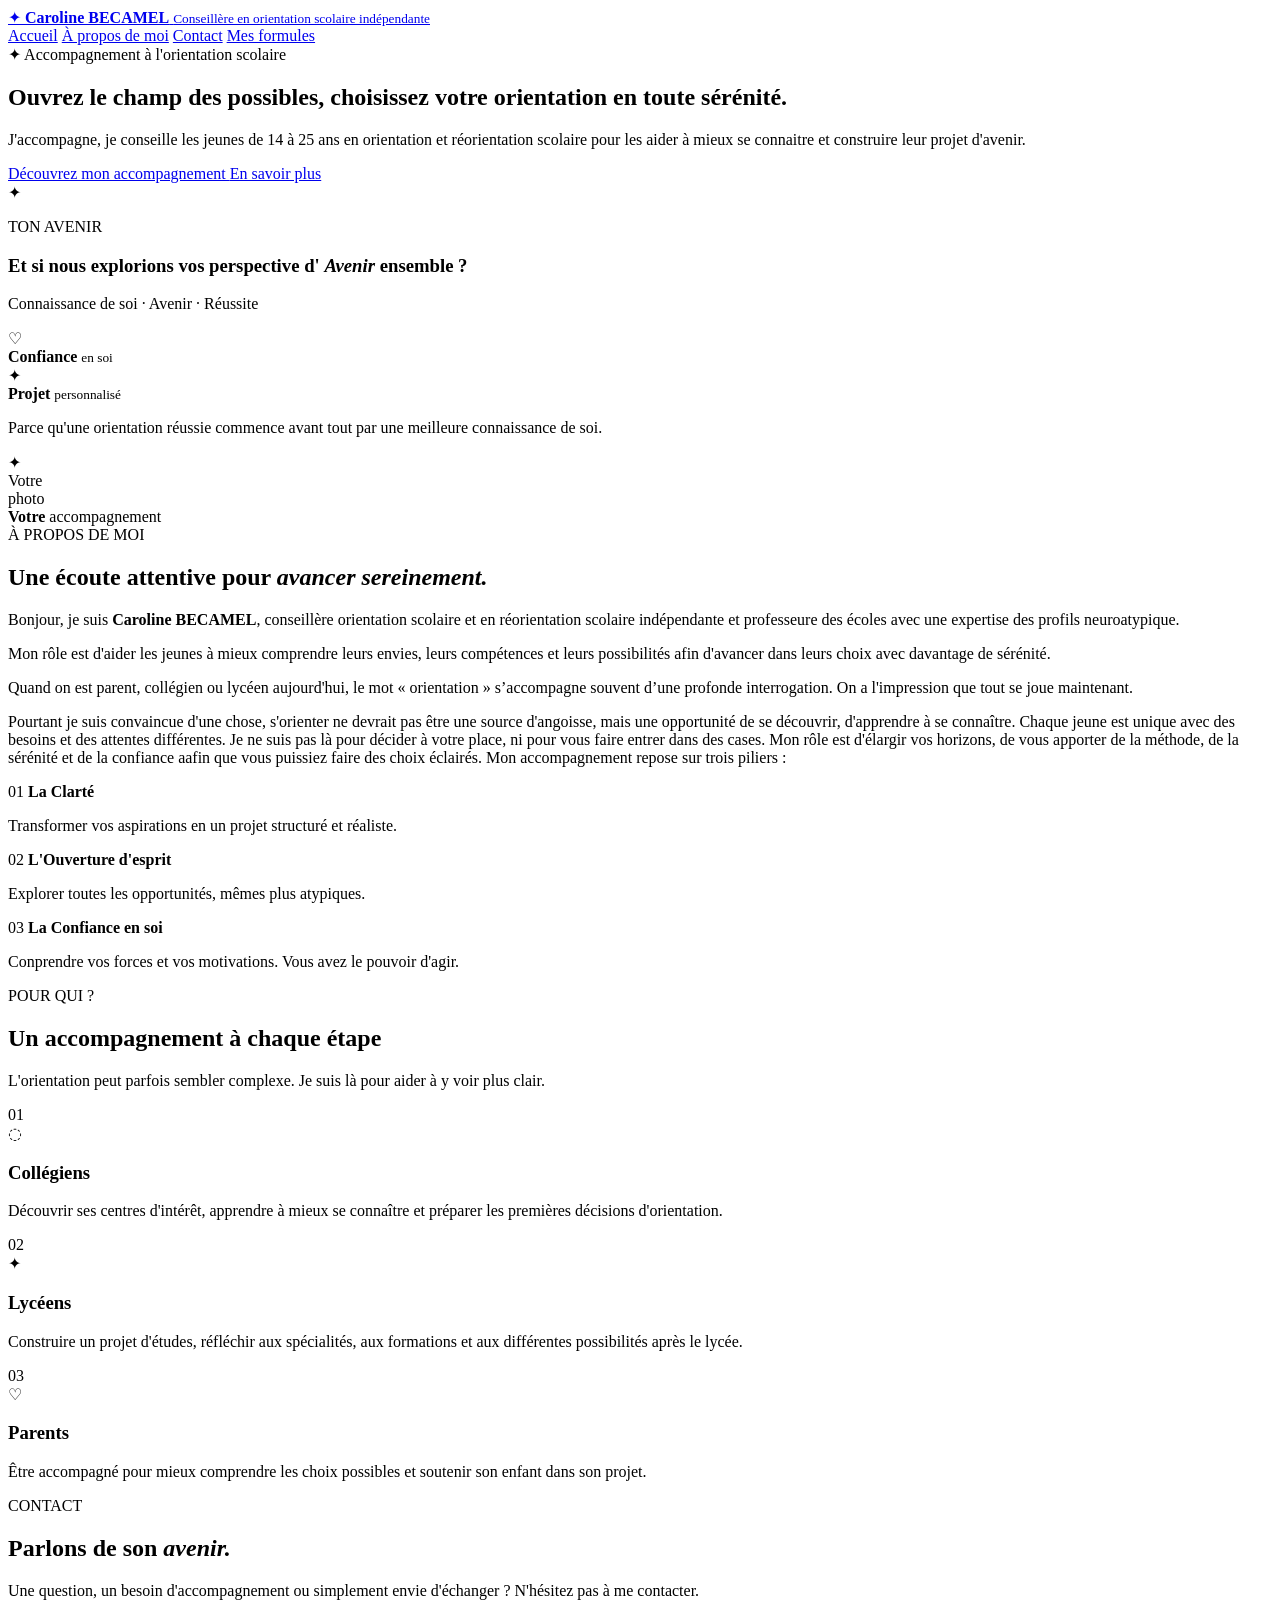
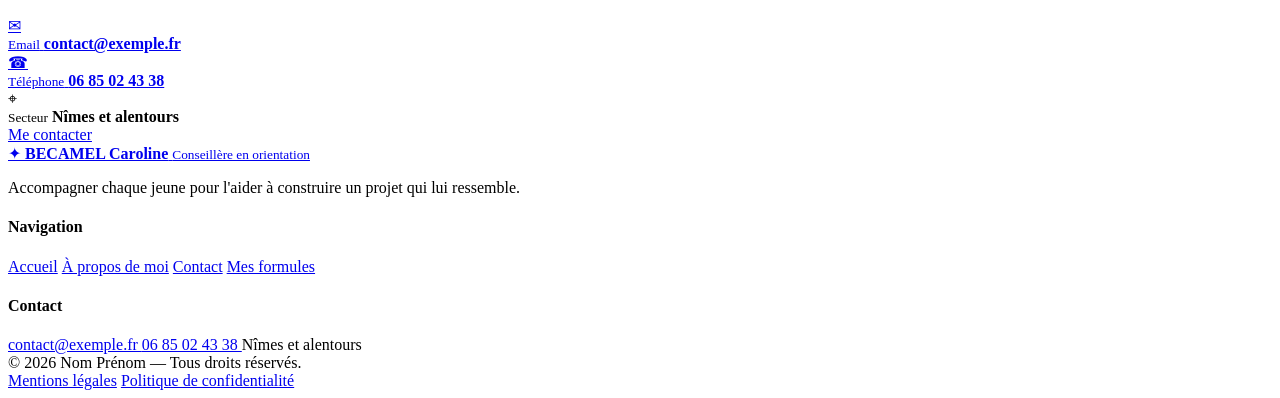
==== index.html @ 8be58804 "Mise à jour d'index" ====
<!DOCTYPE html>
<html lang="fr">
<head>
    <meta charset="UTF-8">
    <meta name="viewport" content="width=device-width, initial-scale=1.0">

    <meta name="description" content="Accompagnement personnalisé à l'orientation scolaire pour collégiens et lycéens.">
    <meta name="author" content="Nom Prénom">

    <title>Conseillère en orientation</title>

    <link rel="stylesheet" href="style.css">

    <!-- Police Google -->
    <link rel="preconnect" href="https://fonts.googleapis.com">
    <link rel="preconnect" href="https://fonts.gstatic.com" crossorigin>
    <link href="https://fonts.googleapis.com/css2?family=DM+Sans:wght@400;500;600;700&family=Playfair+Display:wght@500;600;700&display=swap" rel="stylesheet">
</head>

<body>

    <!-- =====================================================
         HEADER
    ====================================================== -->

    <header class="header">

        <div class="container navigation">

            <!-- NOM / LOGO -->
            <a href="index.html" class="logo">
                <span class="logo-symbol">✦</span>
                <span>
                    <strong>Caroline BECAMEL</strong>
                    <small>Conseillère en orientation scolaire indépendante</small>
                </span>
            </a>

            <!-- MENU -->
            <nav class="nav-menu">
                <a href="#accueil">Accueil</a>
                <a href="#apropos">À propos de moi</a>
                <a href="#contact">Contact</a>
                <a href="formules.html" class="nav-button">Mes formules</a>
            </nav>

        </div>

    </header>


    <!-- =====================================================
         HERO / ACCUEIL
    ====================================================== -->

    <main>

        <section id="accueil" class="hero">

            <div class="container hero-grid">

                <div class="hero-text">

                    <span class="eyebrow">
                        ✦ Accompagnement à l'orientation scolaire
                    </span>

                    <h1>
                        Ouvrez le champ des possibles,
                        <span>choisissez votre orientation en toute sérénité.</span>
                    </h1>

                    <p class="hero-description">
                        J'accompagne, je conseille les jeunes de 14 à 25 ans en orientation
                        et réorientation scolaire pour les aider à mieux se connaitre et 
                        construire leur projet d'avenir.
                    </p>

                    <div class="hero-buttons">
                        <a href="formules.html" class="button button-primary">
                            Découvrez mon accompagnement
                        </a>

                        <a href="#apropos" class="button button-secondary">
                            En savoir plus
                        </a>
                    </div>

                </div>


                <!-- Illustration décorative -->

                <div class="hero-visual">

                    <div class="visual-circle circle-one"></div>
                    <div class="visual-circle circle-two"></div>

                    <div class="orientation-card">

                        <div class="card-icon">✦</div>

                        <p class="card-small">
                            TON AVENIR
                        </p>

                        <h3>
                            Et si nous explorions vos perspective d'
                            <em>Avenir</em> ensemble ?
                        </h3>

                        <div class="card-line"></div>

                        <p class="card-bottom">
                            Connaissance de soi · Avenir · Réussite
                        </p>

                    </div>

                    <div class="floating-card floating-card-top">
                        <span>♡</span>
                        <div>
                            <strong>Confiance</strong>
                            <small>en soi</small>
                        </div>
                    </div>

                    <div class="floating-card floating-card-bottom">
                        <span>✦</span>
                        <div>
                            <strong>Projet</strong>
                            <small>personnalisé</small>
                        </div>
                    </div>

                </div>

            </div>

        </section>


        <!-- =====================================================
             BANDEAU
        ====================================================== -->

        <section class="intro-band">

            <div class="container intro-band-content">

                <p>
                    Parce qu'une orientation réussie commence avant tout
                    par une meilleure connaissance de soi.
                </p>

                <span>✦</span>

            </div>

        </section>


        <!-- =====================================================
             À PROPOS
        ====================================================== -->

        <section id="apropos" class="section about-section">

            <div class="container about-grid">

                <div class="about-image">

                    <div class="about-decoration"></div>

                    <div class="about-placeholder">
                        <span>Votre<br>photo</span>
                    </div>

                    <div class="about-badge">
                        <strong>Votre</strong>
                        <span>accompagnement</span>
                    </div>

                </div>


                <div class="about-content">

                    <span class="section-label">
                        À PROPOS DE MOI
                    </span>

                    <h2>
                        Une écoute attentive
                        pour <em>avancer sereinement.</em>
                    </h2>

                    <!--
                        MODIFIER ICI :
                        Remplace ce texte par la présentation de ma sœur.
                    -->

                    <p>
                        Bonjour, je suis <strong>Caroline BECAMEL</strong>, conseillère
                        orientation scolaire et en réorientation scolaire indépendante et professeure
                        des écoles avec une expertise des profils neuroatypique.
                    </p>

                    <p>
                        Mon rôle est d'aider les jeunes à mieux comprendre leurs
                        envies, leurs compétences et leurs possibilités afin
                        d'avancer dans leurs choix avec davantage de sérénité.
                    </p>

                    <p>
                     Quand on est parent, collégien ou lycéen aujourd'hui, 
                     le mot « orientation » s’accompagne souvent d’une profonde interrogation. 
                     On a l'impression que tout se joue maintenant.

                    </p>

                    <p>

                        Pourtant je suis convaincue d'une chose, s'orienter ne devrait pas être
                        une source d'angoisse, mais une opportunité de se découvrir, d'apprendre à se connaître.
                        Chaque jeune est unique avec des besoins et des attentes différentes.
                        Je ne suis pas là pour décider à votre place, ni pour vous faire entrer dans des cases.
                        Mon rôle est d'élargir vos horizons, de vous apporter de la méthode, de la sérénité et de la confiance
                        aafin que vous puissiez faire des choix éclairés.

                        Mon accompagnement repose sur trois piliers :

                    </p>

                    <div class="about-values">

                        <div>
                            <span>01</span>
                            <strong>La Clarté</strong>
                            <p>Transformer vos aspirations en un projet structuré et réaliste.</p>
                        </div>

                        <div>
                            <span>02</span>
                            <strong>L'Ouverture d'esprit</strong>
                            <p>Explorer toutes les opportunités, mêmes plus atypiques.</p>
                        </div>

                        <div>
                            <span>03</span>
                            <strong>La Confiance en soi</strong>
                            <p>Conprendre vos forces et vos motivations. Vous avez le pouvoir d'agir.</p>
                        </div>

                    </div>

                </div>

            </div>

        </section>


        <!-- =====================================================
             POUR QUI ?
        ====================================================== -->

        <section class="section audience-section">

            <div class="container">

                <div class="section-heading centered">

                    <span class="section-label">
                        POUR QUI ?
                    </span>

                    <h2>
                        Un accompagnement à chaque étape
                    </h2>

                    <p>
                        L'orientation peut parfois sembler complexe.
                        Je suis là pour aider à y voir plus clair.
                    </p>

                </div>


                <div class="audience-grid">

                    <article class="audience-card">

                        <div class="audience-number">01</div>

                        <span class="audience-icon">◌</span>

                        <h3>Collégiens</h3>

                        <p>
                            Découvrir ses centres d'intérêt, apprendre à mieux
                            se connaître et préparer les premières décisions
                            d'orientation.
                        </p>

                    </article>


                    <article class="audience-card featured">

                        <div class="audience-number">02</div>

                        <span class="audience-icon">✦</span>

                        <h3>Lycéens</h3>

                        <p>
                            Construire un projet d'études, réfléchir aux
                            spécialités, aux formations et aux différentes
                            possibilités après le lycée.
                        </p>

                    </article>


                    <article class="audience-card">

                        <div class="audience-number">03</div>

                        <span class="audience-icon">♡</span>

                        <h3>Parents</h3>

                        <p>
                            Être accompagné pour mieux comprendre les choix
                            possibles et soutenir son enfant dans son projet.
                        </p>

                    </article>

                </div>

            </div>

        </section>


        <!-- =====================================================
             CONTACT
        ====================================================== -->

        <section id="contact" class="section contact-section">

            <div class="container">

                <div class="contact-box">

                    <div class="contact-text">

                        <span class="section-label">
                            CONTACT
                        </span>

                        <h2>
                            Parlons de son
                            <em>avenir.</em>
                        </h2>

                        <p>
                            Une question, un besoin d'accompagnement ou
                            simplement envie d'échanger ?
                            N'hésitez pas à me contacter.
                        </p>

                    </div>


                    <div class="contact-details">

                        <!-- MODIFIER ICI -->

                        <a href="mailto:contact@exemple.fr" class="contact-item">

                            <span class="contact-icon">✉</span>

                            <div>
                                <small>Email</small>
                                <strong>contact@exemple.fr</strong>
                            </div>

                        </a>


                        <a href="tel:+33600000000" class="contact-item">

                            <span class="contact-icon">☎</span>

                            <div>
                                <small>Téléphone</small>
                                <strong>06 85 02 43 38 </strong>
                            </div>

                        </a>


                        <div class="contact-item">

                            <span class="contact-icon">⌖</span>

                            <div>
                                <small>Secteur</small>
                                <strong>Nîmes et alentours</strong>
                            </div>

                        </div>


                        <a href="mailto:contact@exemple.fr" class="button button-light">
                            Me contacter
                        </a>

                    </div>

                </div>

            </div>

        </section>

    </main>


    <!-- =====================================================
         FOOTER
    ====================================================== -->

    <footer class="footer">

        <div class="container footer-grid">

            <div class="footer-brand">

                <a href="index.html" class="logo footer-logo">

                    <span class="logo-symbol">✦</span>

                    <span>
                        <strong>BECAMEL Caroline</strong>
                        <small>Conseillère en orientation</small>
                    </span>

                </a>

                <p>
                    Accompagner chaque jeune pour l'aider à construire
                    un projet qui lui ressemble.
                </p>

            </div>


            <div class="footer-column">

                <h4>Navigation</h4>

                <a href="#accueil">Accueil</a>
                <a href="#apropos">À propos de moi</a>
                <a href="#contact">Contact</a>
                <a href="formules.html">Mes formules</a>

            </div>


            <div class="footer-column">

                <h4>Contact</h4>

                <a href="mailto:contact@exemple.fr">
                    contact@exemple.fr
                </a>

                <a href="tel:+336850024338">
                    06 85 02 43 38
                </a>

                <span>
                    Nîmes et alentours
                </span>

            </div>

        </div>


        <div class="footer-bottom container">

            <span>
                © 2026 Nom Prénom — Tous droits réservés.
            </span>

            <div>

                <!--
                    IMPORTANT :
                    Remplace les liens "#" par tes vraies pages
                    lorsque tu créeras les mentions légales.
                -->

                <a href="#">Mentions légales</a>
                <a href="#">Politique de confidentialité</a>

            </div>

        </div>

    </footer>


</body>
</html>
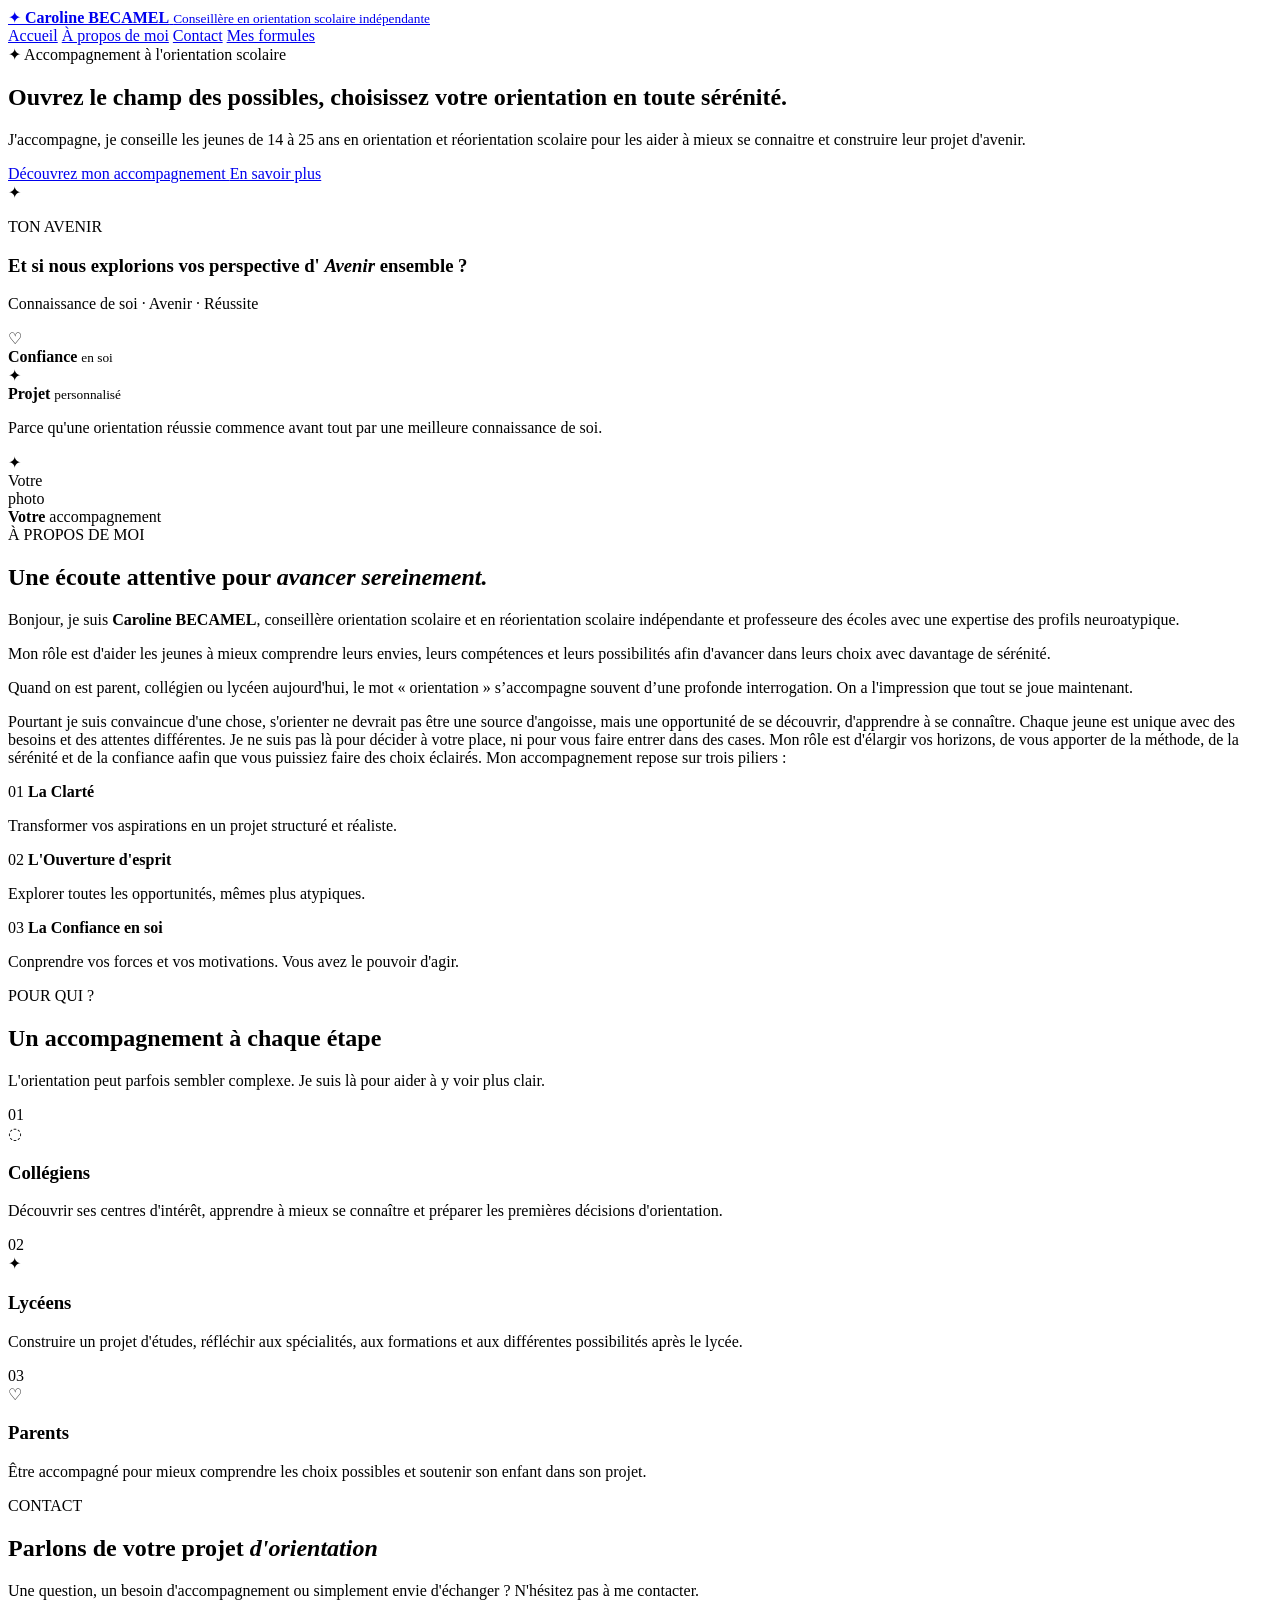
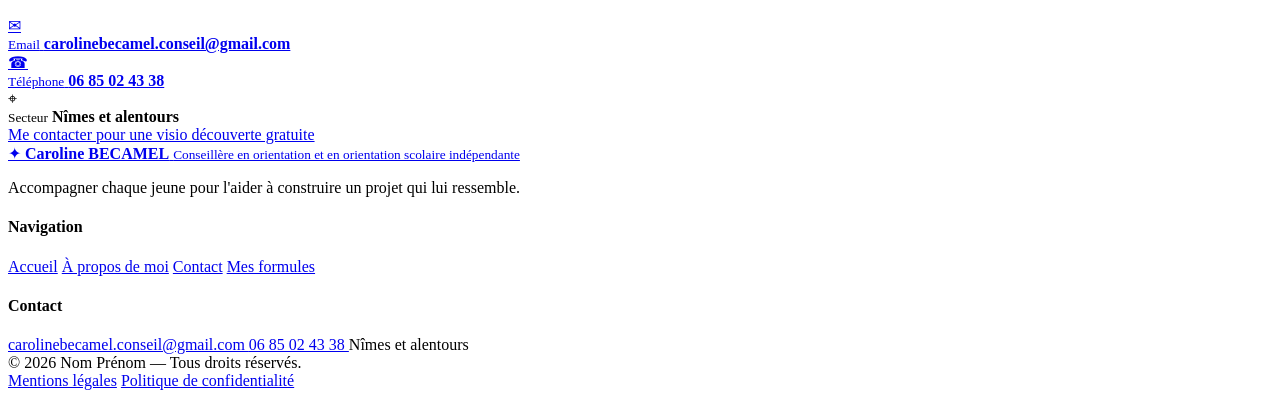
==== commit 480c9667: "Mise à jour page principal" ====
--- a/index.html
+++ b/index.html
@@ -362,8 +362,8 @@
                         </span>
 
                         <h2>
-                            Parlons de son
-                            <em>avenir.</em>
+                            Parlons de votre projet
+                            <em>d'orientation</em>
                         </h2>
 
                         <p>
@@ -379,19 +379,19 @@
 
                         <!-- MODIFIER ICI -->
 
-                        <a href="mailto:contact@exemple.fr" class="contact-item">
+                        <a href="mailto:carolinebecamel.conseil@gmail.com" class="contact-item">
 
                             <span class="contact-icon">✉</span>
 
                             <div>
                                 <small>Email</small>
-                                <strong>contact@exemple.fr</strong>
+                                <strong>carolinebecamel.conseil@gmail.com</strong>
                             </div>
 
                         </a>
 
 
-                        <a href="tel:+33600000000" class="contact-item">
+                        <a href="tel:+33685024338" class="contact-item">
 
                             <span class="contact-icon">☎</span>
 
@@ -414,10 +414,11 @@
 
                         </div>
 
-
-                        <a href="mailto:contact@exemple.fr" class="button button-light">
-                            Me contacter
-                        </a>
+                        <a href="https://calendar.google.com/calendar/appointments/schedules/AcZssZ30In2QGvFFecJZGm1IWlLlluDCuy_6nK4p3gNEUIT5UaCzyDM_tT93EmMpV7qVhU190xleQUhc"
+                            target="_blank"
+                            rel="noopener noreferrer"
+                            class="button button-light">
+                             Me contacter pour une visio découverte gratuite </a>
 
                     </div>
 
@@ -445,8 +446,8 @@
                     <span class="logo-symbol">✦</span>
 
                     <span>
-                        <strong>BECAMEL Caroline</strong>
-                        <small>Conseillère en orientation</small>
+                        <strong>Caroline BECAMEL</strong>
+                        <small>Conseillère en orientation et en orientation scolaire indépendante</small>
                     </span>
 
                 </a>
@@ -475,8 +476,8 @@
 
                 <h4>Contact</h4>
 
-                <a href="mailto:contact@exemple.fr">
-                    contact@exemple.fr
+                <a href="mailto:carolinebecamel.conseil@gmail.com">
+                    carolinebecamel.conseil@gmail.com
                 </a>
 
                 <a href="tel:+336850024338">
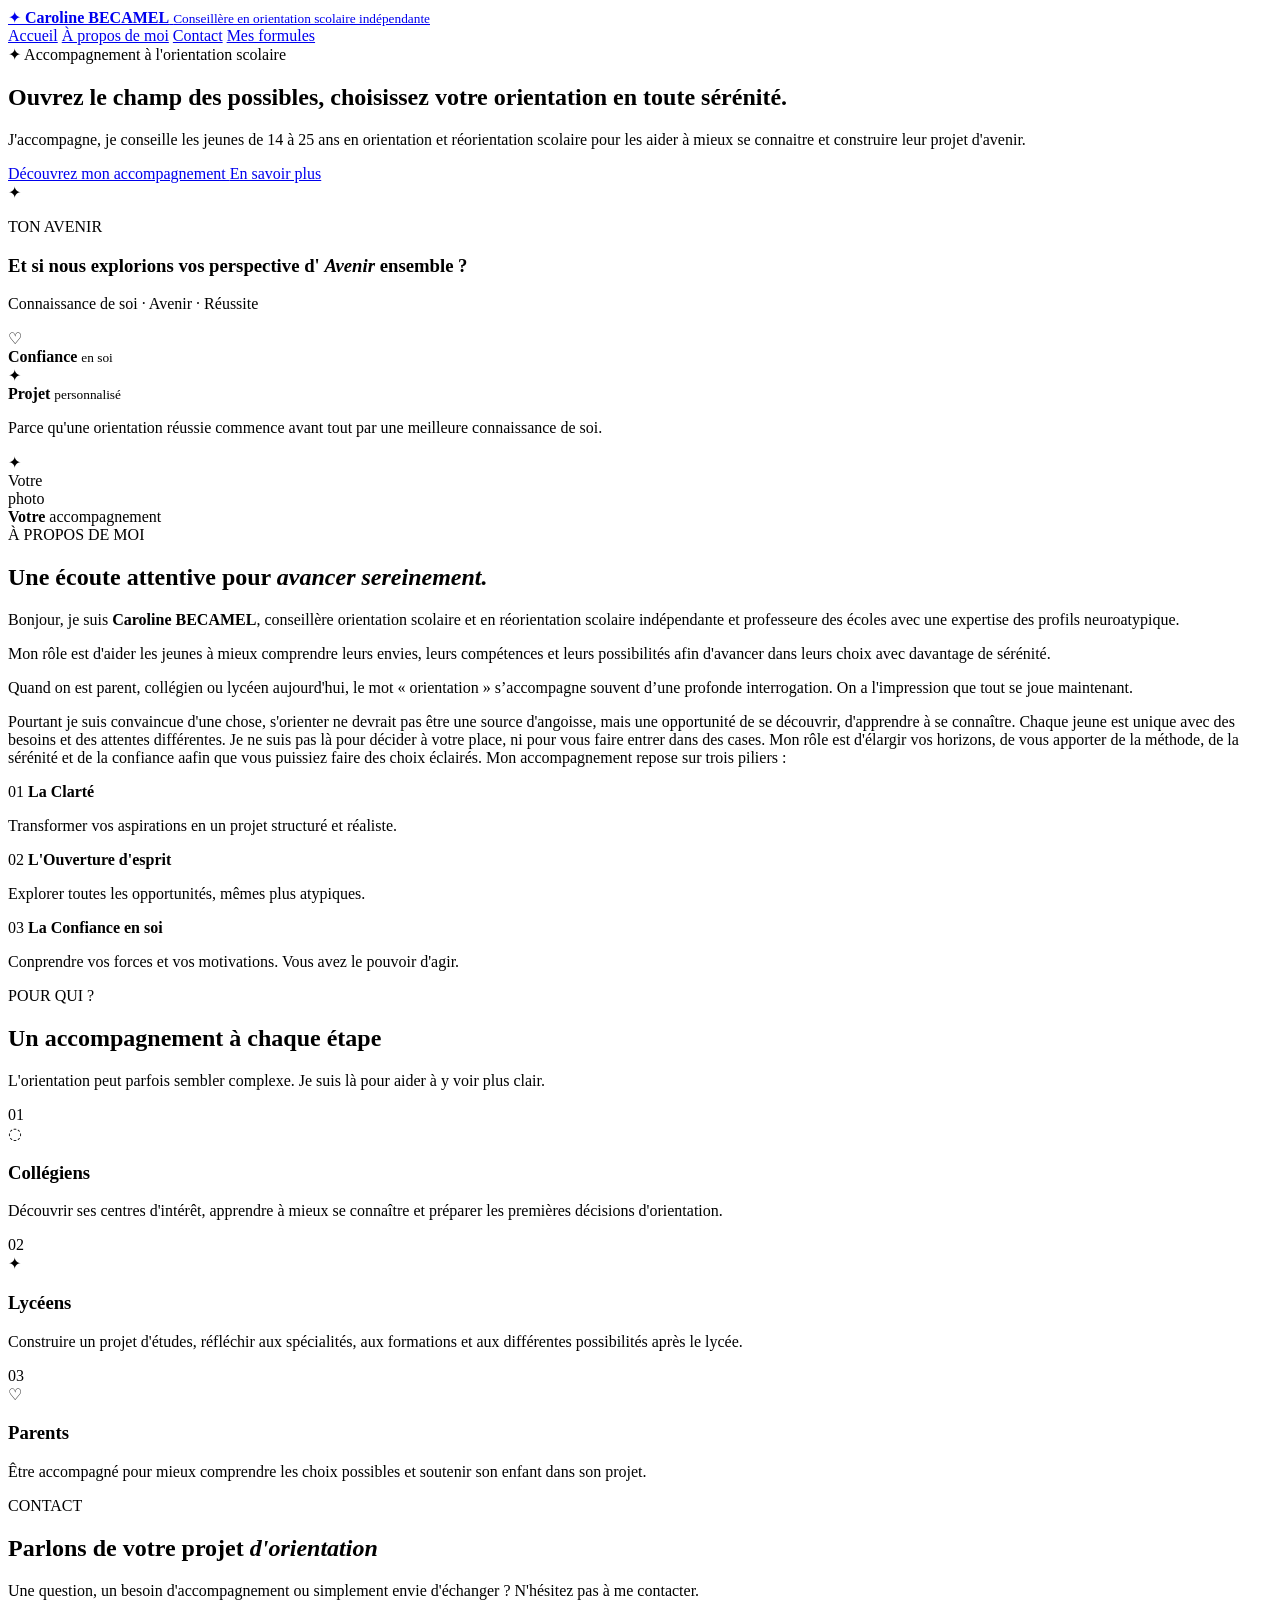
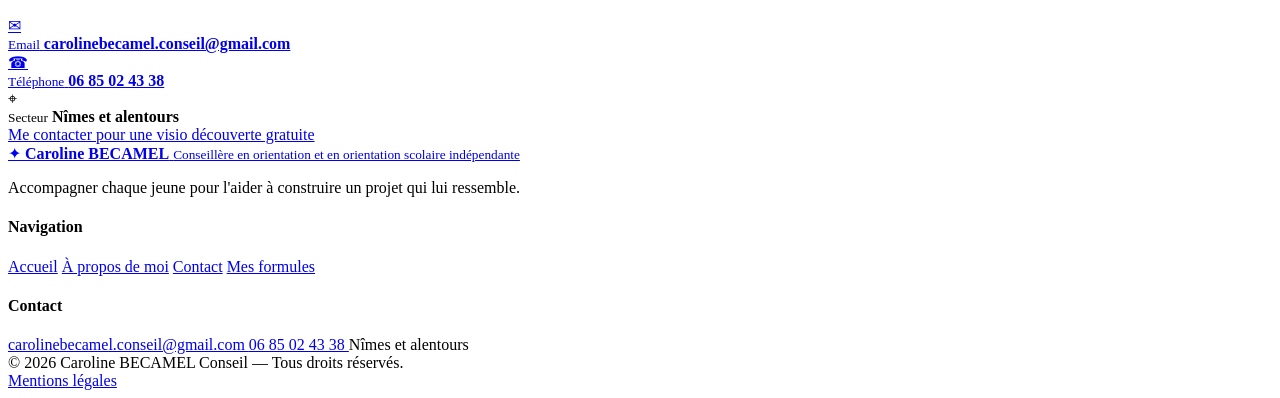
==== commit 910306bd: "MAJ" ====
--- a/index.html
+++ b/index.html
@@ -195,11 +195,6 @@
                         pour <em>avancer sereinement.</em>
                     </h2>
 
-                    <!--
-                        MODIFIER ICI :
-                        Remplace ce texte par la présentation de ma sœur.
-                    -->
-
                     <p>
                         Bonjour, je suis <strong>Caroline BECAMEL</strong>, conseillère
                         orientation scolaire et en réorientation scolaire indépendante et professeure
@@ -377,8 +372,6 @@
 
                     <div class="contact-details">
 
-                        <!-- MODIFIER ICI -->
-
                         <a href="mailto:carolinebecamel.conseil@gmail.com" class="contact-item">
 
                             <span class="contact-icon">✉</span>
@@ -496,19 +489,12 @@
         <div class="footer-bottom container">
 
             <span>
-                © 2026 Nom Prénom — Tous droits réservés.
+                © 2026 Caroline BECAMEL Conseil — Tous droits réservés.
             </span>
 
             <div>
 
-                <!--
-                    IMPORTANT :
-                    Remplace les liens "#" par tes vraies pages
-                    lorsque tu créeras les mentions légales.
-                -->
-
-                <a href="#">Mentions légales</a>
-                <a href="#">Politique de confidentialité</a>
+                <a href="mentions.html">Mentions légales</a>
 
             </div>
 
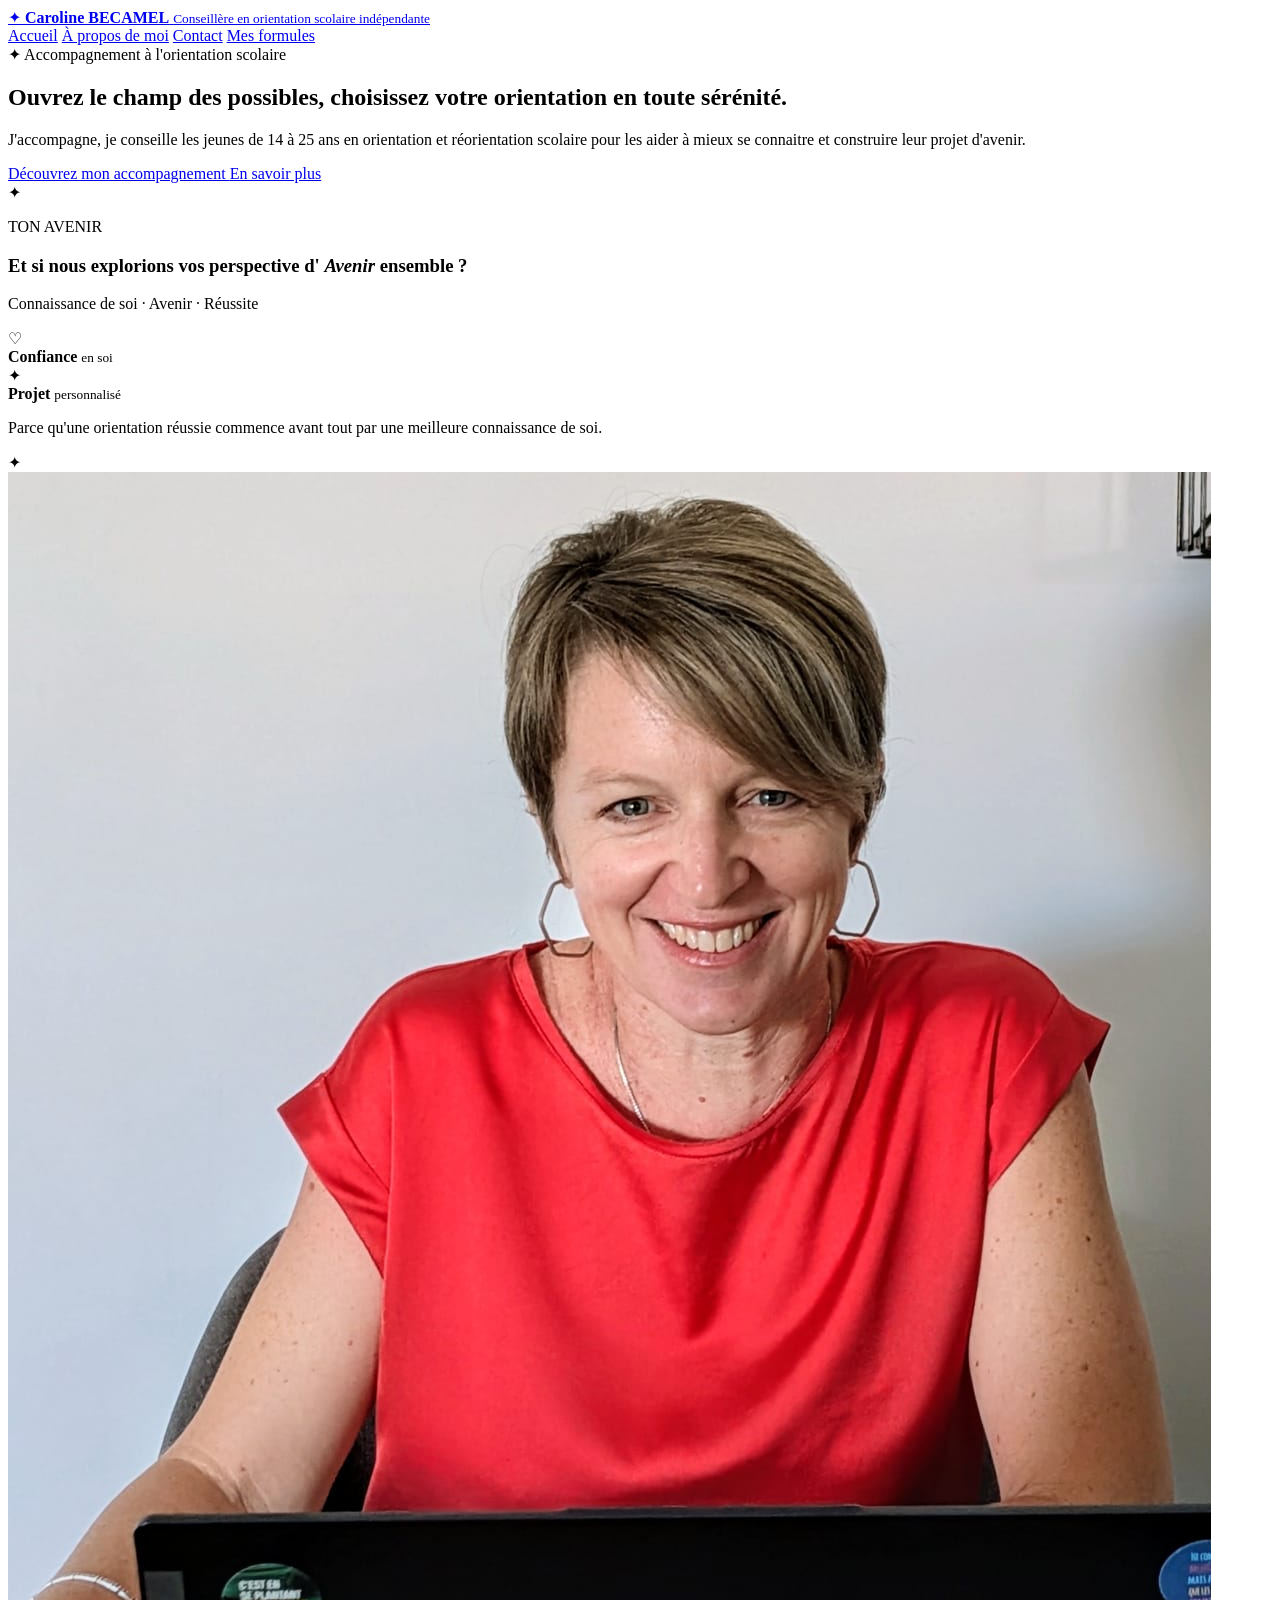
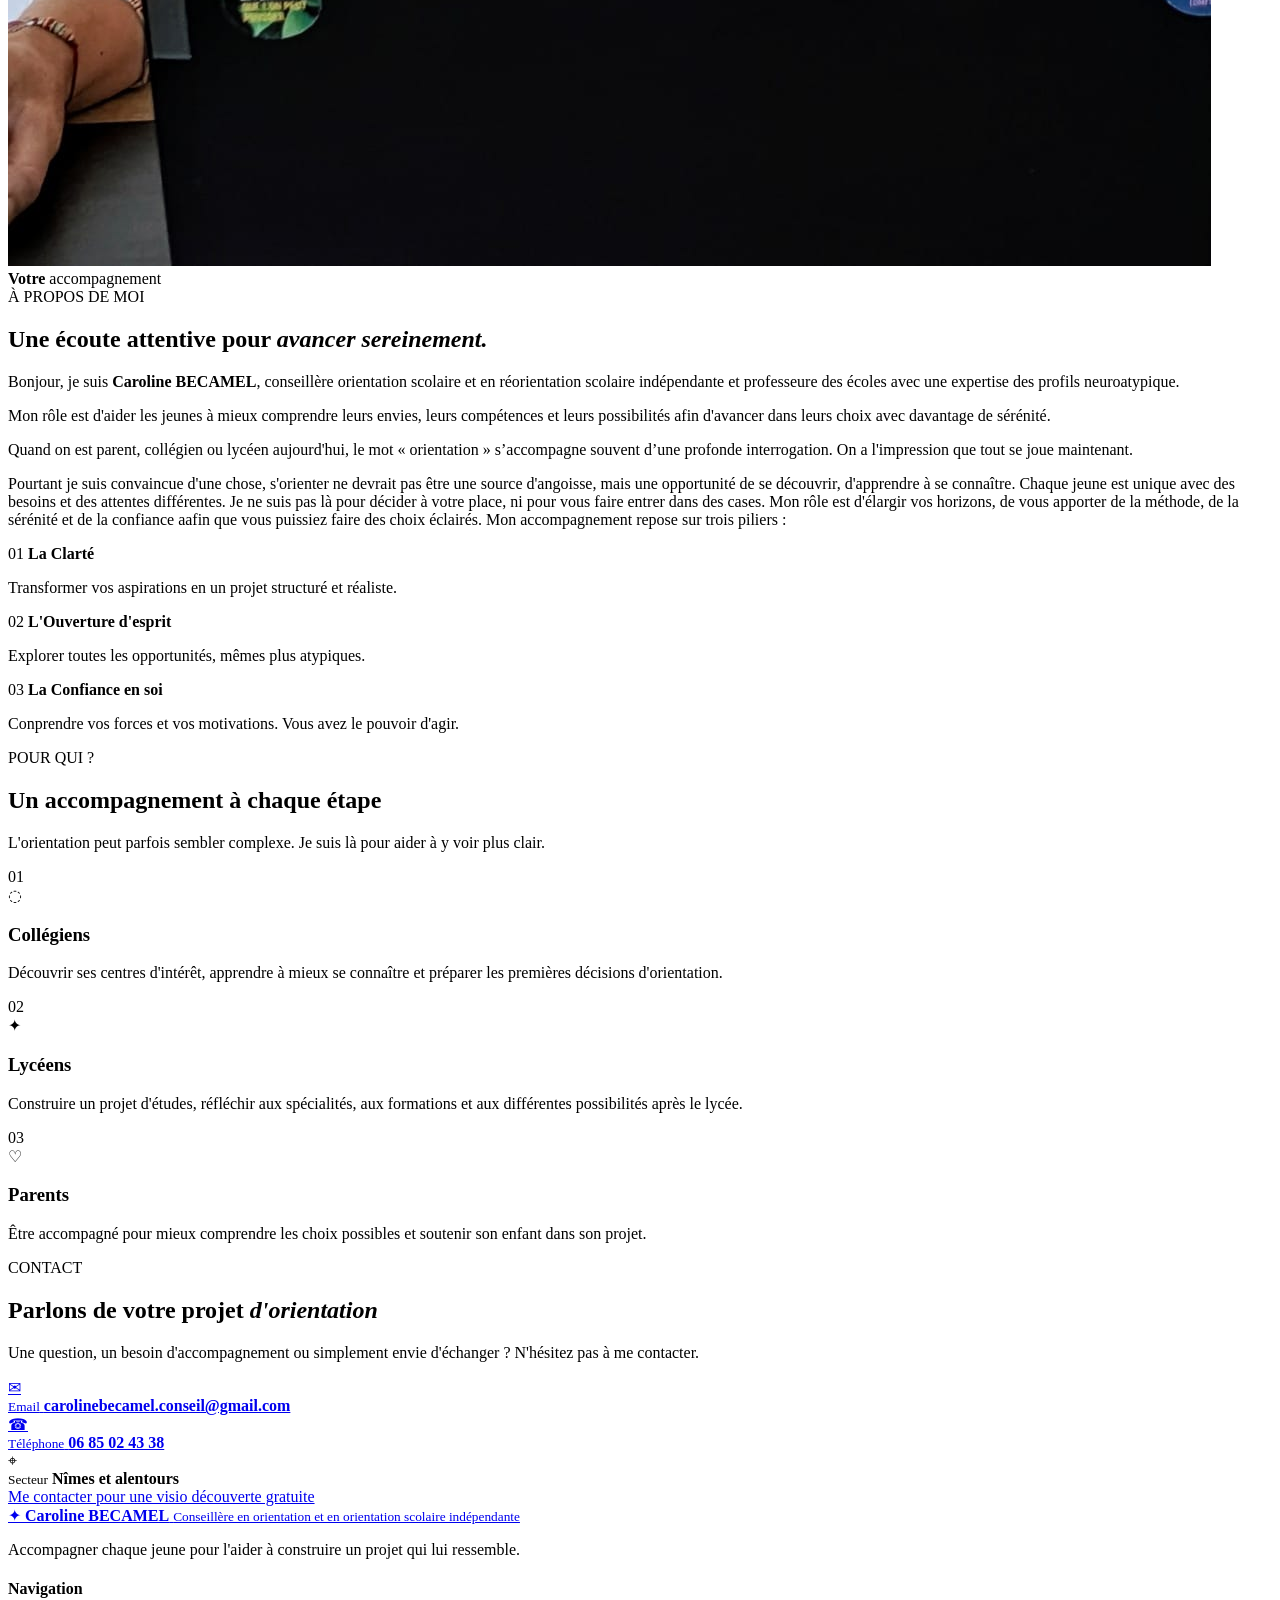
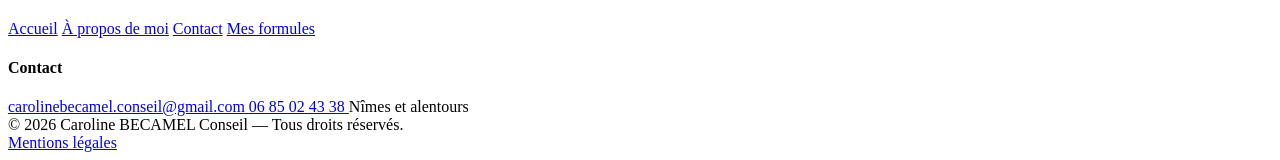
==== commit 557d7eb1: "Photo" ====
--- a/index.html
+++ b/index.html
@@ -173,7 +173,7 @@
                     <div class="about-decoration"></div>
 
                     <div class="about-placeholder">
-                        <span>Votre<br>photo</span>
+                        <img src="Image/BCC.jpg" alt="Photo profil">
                     </div>
 
                     <div class="about-badge">
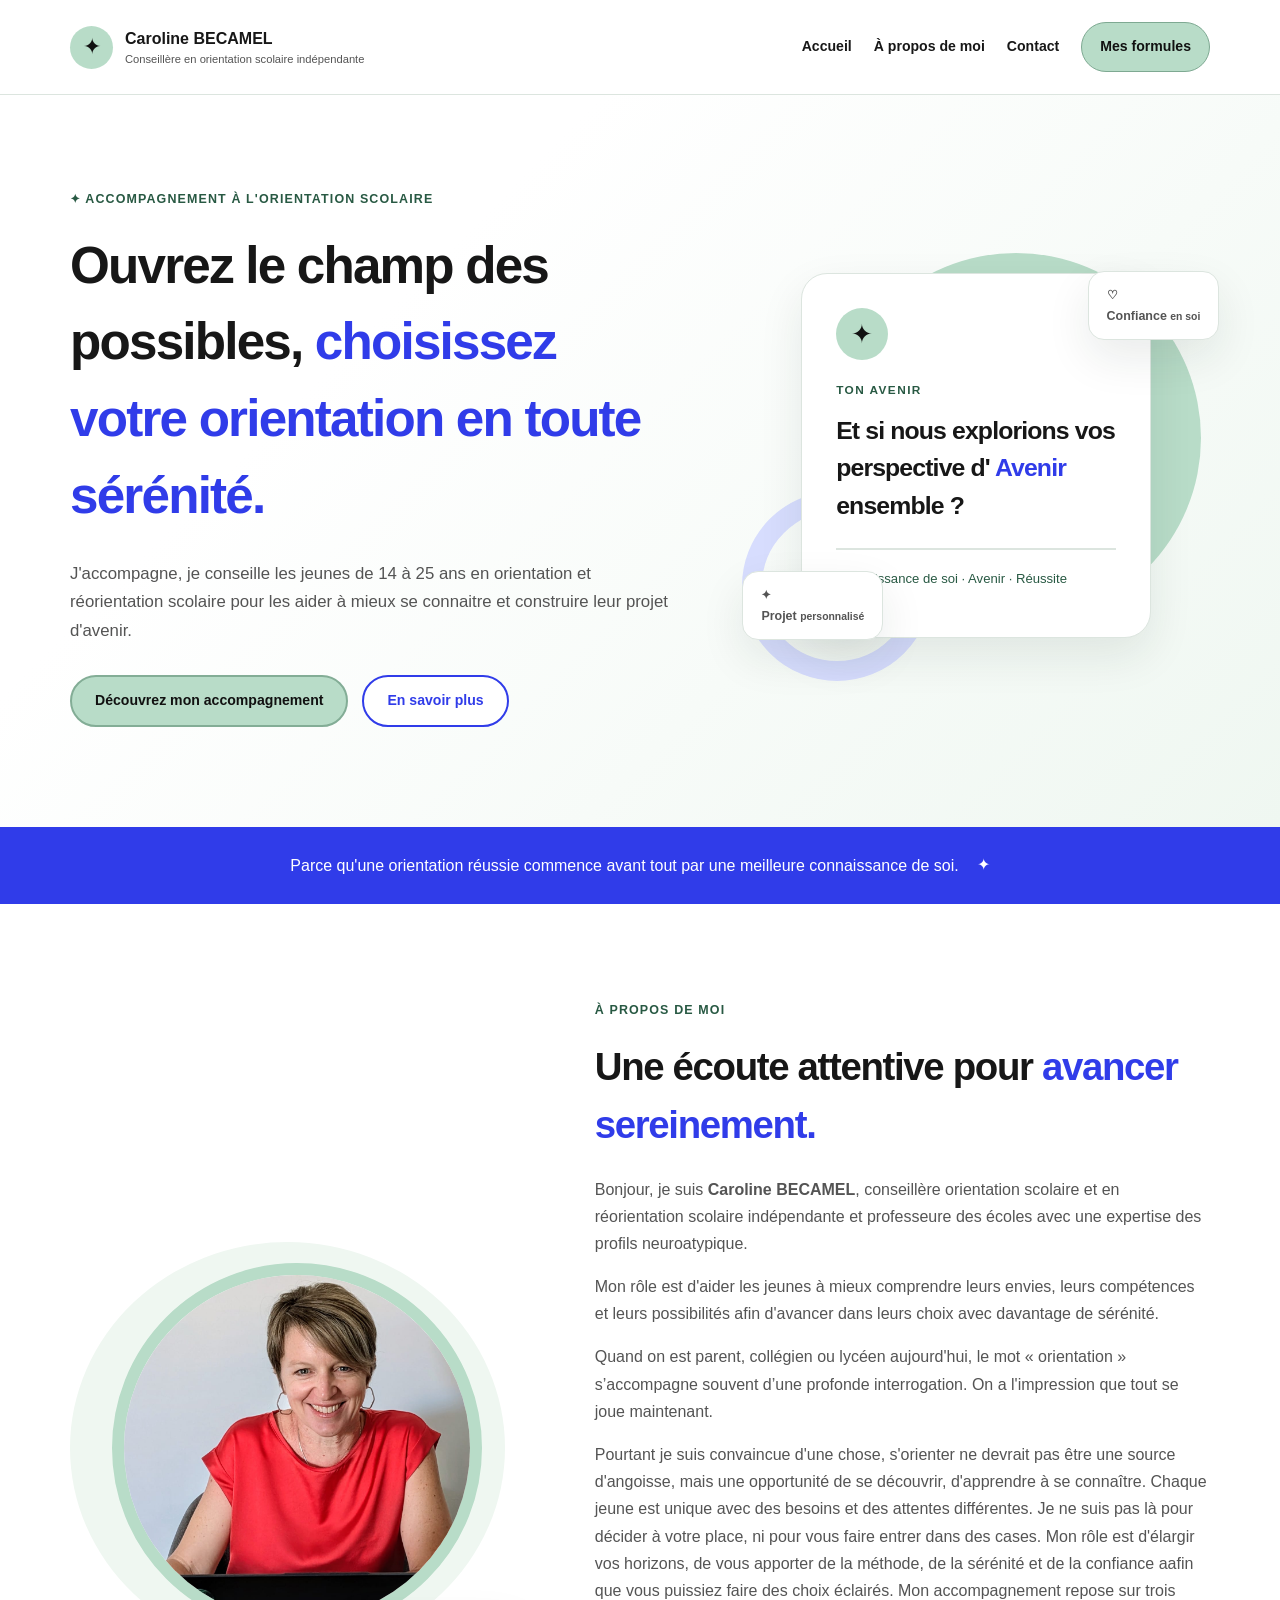
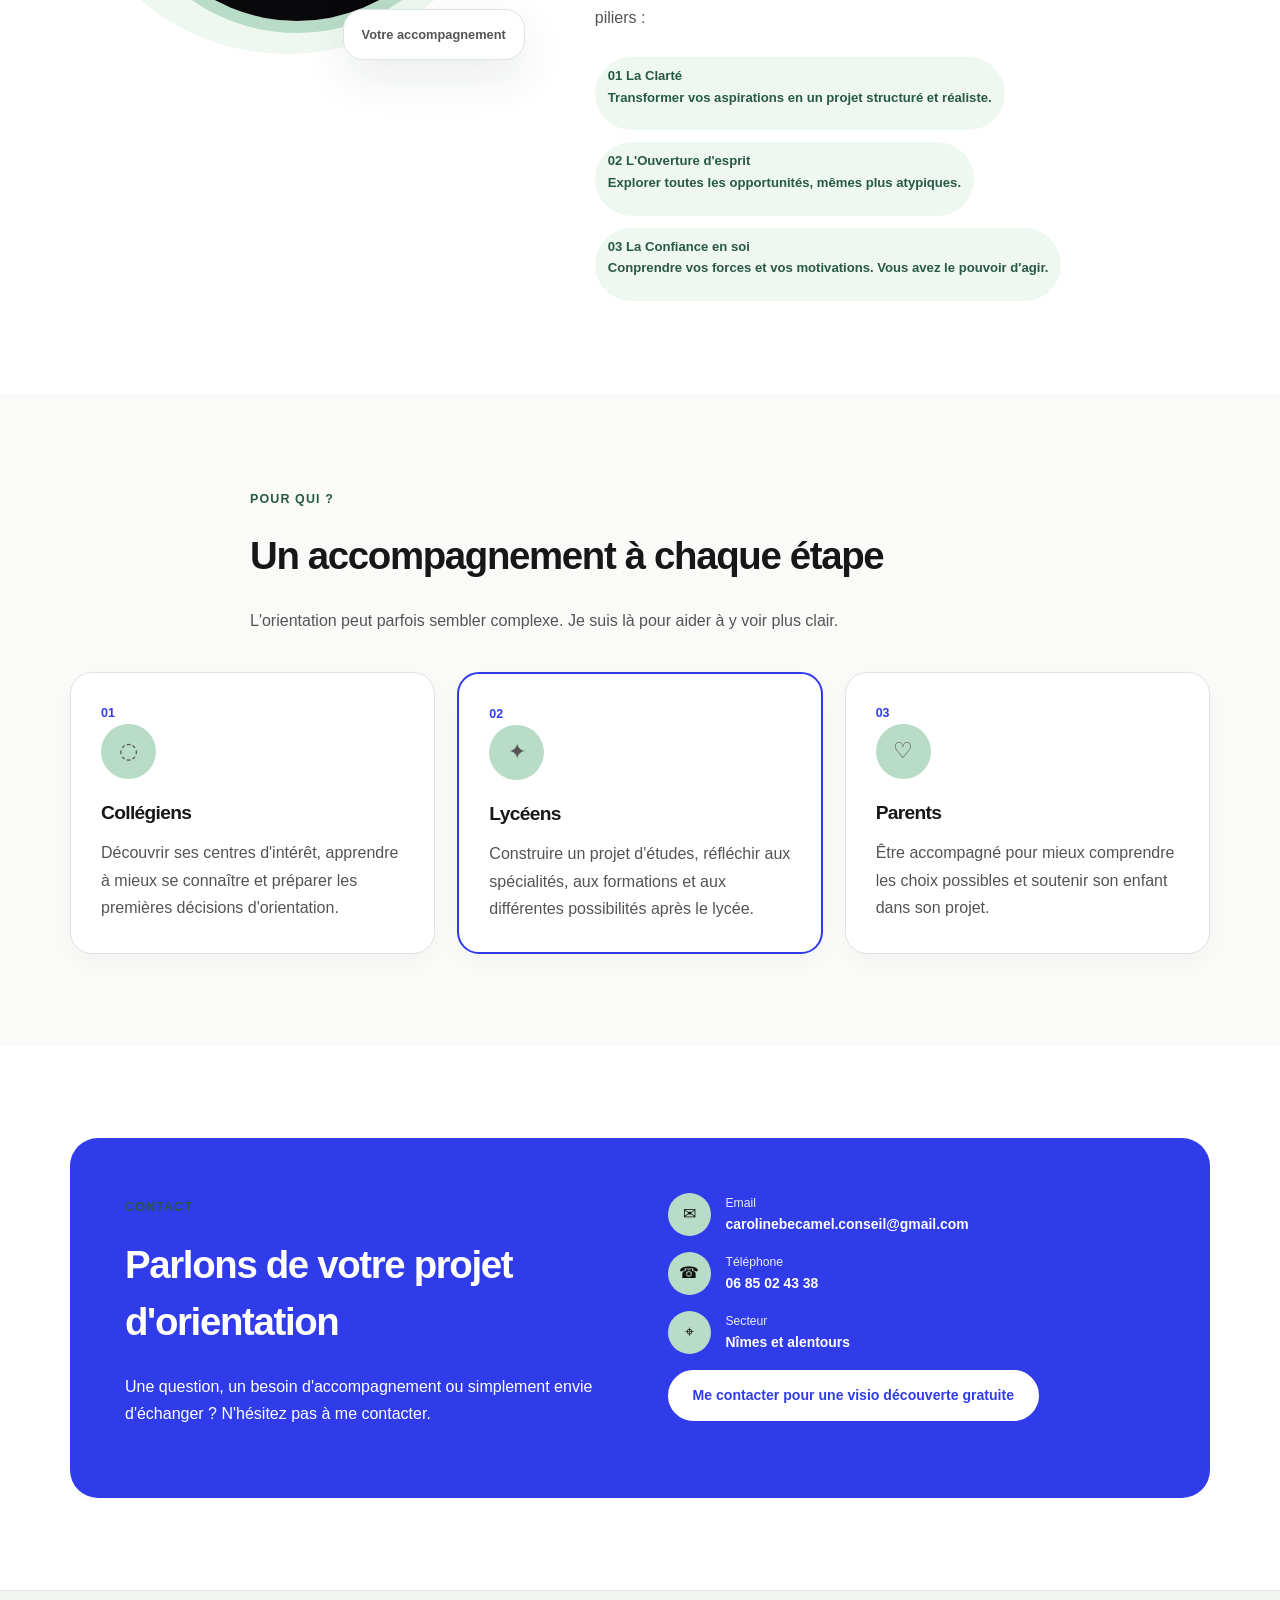
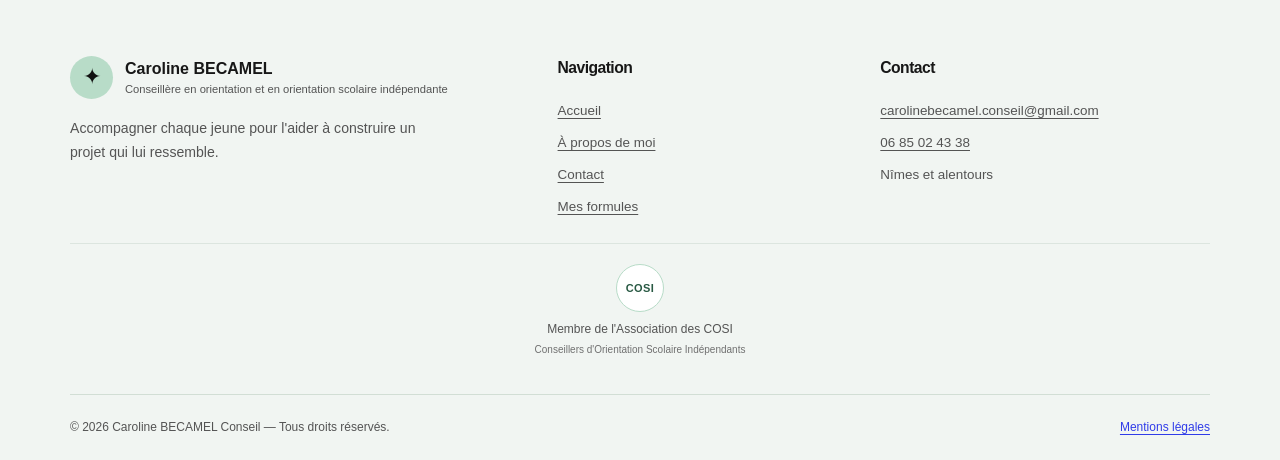
==== commit 52a9f6ff: "MAJ general" ====
--- a/index.html
+++ b/index.html
@@ -1,5 +1,7 @@
+
 <!DOCTYPE html>
 <html lang="fr">
+
 <head>
     <meta charset="UTF-8">
     <meta name="viewport" content="width=device-width, initial-scale=1.0">
@@ -10,11 +12,6 @@
     <title>Conseillère en orientation</title>
 
     <link rel="stylesheet" href="style.css">
-
-    <!-- Police Google -->
-    <link rel="preconnect" href="https://fonts.googleapis.com">
-    <link rel="preconnect" href="https://fonts.gstatic.com" crossorigin>
-    <link href="https://fonts.googleapis.com/css2?family=DM+Sans:wght@400;500;600;700&family=Playfair+Display:wght@500;600;700&display=swap" rel="stylesheet">
 </head>
 
 <body>
@@ -72,7 +69,7 @@
 
                     <p class="hero-description">
                         J'accompagne, je conseille les jeunes de 14 à 25 ans en orientation
-                        et réorientation scolaire pour les aider à mieux se connaitre et 
+                        et réorientation scolaire pour les aider à mieux se connaitre et
                         construire leur projet d'avenir.
                     </p>
 
@@ -208,14 +205,12 @@
                     </p>
 
                     <p>
-                     Quand on est parent, collégien ou lycéen aujourd'hui, 
-                     le mot « orientation » s’accompagne souvent d’une profonde interrogation. 
-                     On a l'impression que tout se joue maintenant.
-
+                        Quand on est parent, collégien ou lycéen aujourd'hui,
+                        le mot « orientation » s’accompagne souvent d’une profonde interrogation.
+                        On a l'impression que tout se joue maintenant.
                     </p>
 
                     <p>
-
                         Pourtant je suis convaincue d'une chose, s'orienter ne devrait pas être
                         une source d'angoisse, mais une opportunité de se découvrir, d'apprendre à se connaître.
                         Chaque jeune est unique avec des besoins et des attentes différentes.
@@ -224,7 +219,6 @@
                         aafin que vous puissiez faire des choix éclairés.
 
                         Mon accompagnement repose sur trois piliers :
-
                     </p>
 
                     <div class="about-values">
@@ -411,7 +405,8 @@
                             target="_blank"
                             rel="noopener noreferrer"
                             class="button button-light">
-                             Me contacter pour une visio découverte gratuite </a>
+                            Me contacter pour une visio découverte gratuite
+                        </a>
 
                     </div>
 
@@ -486,6 +481,39 @@
         </div>
 
 
+        <!-- ASSOCIATION DES COSI -->
+
+        <div class="container footer-cosi">
+
+            <a
+                href="https://www.assocosi-orientation.com/"
+                target="_blank"
+                rel="noopener noreferrer"
+                class="footer-cosi-link"
+            >
+
+                <!-- Médaillon provisoire.
+                     À remplacer par le logo officiel. -->
+
+                <span class="footer-cosi-mark" aria-hidden="true">
+                    COSI
+                </span>
+
+                <span class="footer-cosi-text">
+                    <strong>
+                        Membre de l'Association des COSI
+                    </strong>
+
+                    <small>
+                        Conseillers d'Orientation Scolaire Indépendants
+                    </small>
+                </span>
+
+            </a>
+
+        </div>
+
+
         <div class="footer-bottom container">
 
             <span>
@@ -493,15 +521,13 @@
             </span>
 
             <div>
-
                 <a href="mentions.html">Mentions légales</a>
-
             </div>
 
         </div>
 
     </footer>
-
 
 </body>
 </html>
+
--- a/style.css
+++ b/style.css
@@ -0,0 +1,1182 @@
+
+/* ==========================================
+   CAROLINE BECAMEL
+   STYLE COMPLET DU SITE
+   ========================================== */
+
+:root {
+    --sage: #B8DCC8;
+    --sage-pale: #EFF7F1;
+    --sage-dark: #285943;
+    --blue: #303CE9;
+    --text: #545454;
+    --ink: #171717;
+    --paper: #FFFFFF;
+    --cream: #FAFBF8;
+    --line: #DCE5DF;
+    --shadow: 0 18px 45px rgba(25, 40, 35, 0.09);
+}
+
+/* BASE */
+
+*,
+*::before,
+*::after {
+    box-sizing: border-box;
+}
+
+html {
+    scroll-behavior: smooth;
+    scroll-padding-top: 110px;
+}
+
+body {
+    margin: 0;
+    background: var(--paper);
+    color: var(--text);
+    font-family: Verdana, Geneva, sans-serif;
+    font-size: 16px;
+    line-height: 1.65;
+    text-align: left;
+}
+
+img {
+    max-width: 100%;
+    height: auto;
+    display: block;
+}
+
+a {
+    color: var(--blue);
+    text-underline-offset: 3px;
+}
+
+a:hover {
+    color: #1721A9;
+}
+
+button,
+input,
+textarea,
+select {
+    font: inherit;
+}
+
+:focus-visible {
+    outline: 3px solid var(--blue);
+    outline-offset: 4px;
+}
+
+h1,
+h2,
+h3,
+h4,
+p {
+    margin-top: 0;
+    text-align: left;
+}
+
+h1,
+h2,
+h3,
+h4 {
+    font-family: Verdana, Geneva, sans-serif;
+    color: var(--ink);
+    line-height: 1.5;
+    letter-spacing: -0.035em;
+}
+
+p {
+    line-height: 1.7;
+}
+
+.container {
+    width: min(1140px, calc(100% - 44px));
+    margin-inline: auto;
+}
+
+.section {
+    padding: 92px 0;
+}
+
+.section-label,
+.eyebrow {
+    display: inline-block;
+    color: var(--sage-dark);
+    font-size: 0.78rem;
+    letter-spacing: 0.09em;
+    font-weight: 700;
+    text-transform: uppercase;
+    margin-bottom: 18px;
+}
+
+/* ==========================================
+   HEADER ET NAVIGATION
+   ========================================== */
+
+.header {
+    background: #FFFFFF;
+    border-bottom: 1px solid var(--line);
+    position: sticky;
+    top: 0;
+    z-index: 50;
+}
+
+.navigation {
+    display: flex;
+    align-items: center;
+    justify-content: space-between;
+    gap: 26px;
+    min-height: 94px;
+}
+
+.logo {
+    display: inline-flex;
+    align-items: center;
+    gap: 12px;
+    text-decoration: none;
+    color: var(--ink);
+    min-width: 0;
+}
+
+.logo-symbol {
+    display: grid;
+    place-items: center;
+    flex: 0 0 43px;
+    width: 43px;
+    height: 43px;
+    border-radius: 50%;
+    background: var(--sage);
+    color: #111111;
+    font-size: 1.4rem;
+}
+
+.logo strong,
+.logo small {
+    display: block;
+    line-height: 1.5;
+}
+
+.logo strong {
+    font-size: 1rem;
+    color: var(--ink);
+}
+
+.logo small {
+    font-size: 0.7rem;
+    color: var(--text);
+}
+
+.nav-menu {
+    display: flex;
+    align-items: center;
+    justify-content: flex-end;
+    gap: 22px;
+    flex-wrap: wrap;
+}
+
+.nav-menu > a {
+    text-decoration: none;
+    font-size: 0.88rem;
+    font-weight: 700;
+    color: var(--ink);
+}
+
+.nav-menu > a:hover {
+    text-decoration: underline;
+    text-underline-offset: 5px;
+}
+
+.nav-menu > .nav-button {
+    background: var(--sage);
+    border: 1px solid #7EA992;
+    padding: 12px 18px;
+    border-radius: 999px;
+    color: #111111;
+    text-decoration: none;
+}
+
+.nav-menu > .nav-button:hover,
+.nav-menu > .nav-button.active {
+    background: var(--blue);
+    border-color: var(--blue);
+    color: #FFFFFF;
+}
+
+/* ==========================================
+   BOUTONS
+   ========================================== */
+
+.button,
+.formula-button {
+    display: inline-flex;
+    align-items: center;
+    justify-content: center;
+    min-height: 48px;
+    padding: 13px 23px;
+    border-radius: 999px;
+    text-decoration: none;
+    font-weight: 700;
+    font-size: 0.88rem;
+    line-height: 1.5;
+    text-align: center;
+    transition: background-color 0.2s, color 0.2s,
+                transform 0.2s;
+}
+
+.button:hover,
+.formula-button:hover {
+    transform: translateY(-2px);
+}
+
+.button-primary,
+.formula-button {
+    background: var(--sage);
+    border: 2px solid #83AD96;
+    color: #111111;
+}
+
+.button-primary:hover,
+.formula-button:hover {
+    background: var(--blue);
+    border-color: var(--blue);
+    color: #FFFFFF;
+}
+
+.button-secondary {
+    background: #FFFFFF;
+    border: 2px solid var(--blue);
+    color: var(--blue);
+}
+
+.button-secondary:hover {
+    background: var(--blue);
+    color: #FFFFFF;
+}
+
+.button-light {
+    background: #FFFFFF;
+    border: 2px solid #FFFFFF;
+    color: var(--blue);
+}
+
+.button-light:hover {
+    background: var(--sage);
+    border-color: var(--sage);
+    color: #111111;
+}
+
+/* ==========================================
+   PAGE ACCUEIL — HERO
+   ========================================== */
+
+.hero {
+    padding: 90px 0 100px;
+    background: linear-gradient(
+        135deg,
+        #FFFFFF 30%,
+        var(--sage-pale) 100%
+    );
+    overflow: hidden;
+}
+
+.hero-grid {
+    display: grid;
+    grid-template-columns: 1.13fr 0.87fr;
+    align-items: center;
+    gap: 65px;
+}
+
+.hero h1 {
+    font-size: clamp(2.1rem, 4vw, 3.55rem);
+    margin-bottom: 25px;
+}
+
+.hero h1 span,
+.formules-hero h1 span {
+    color: var(--blue);
+}
+
+.hero-description {
+    max-width: 610px;
+    font-size: 1.05rem;
+    margin-bottom: 30px;
+}
+
+.hero-buttons {
+    display: flex;
+    flex-wrap: wrap;
+    gap: 14px;
+}
+
+.hero-visual {
+    position: relative;
+    min-height: 450px;
+    display: flex;
+    align-items: center;
+    justify-content: center;
+}
+
+.visual-circle {
+    position: absolute;
+    border-radius: 50%;
+    pointer-events: none;
+}
+
+.circle-one {
+    width: 370px;
+    height: 370px;
+    background: var(--sage);
+    right: 2%;
+    top: 5%;
+}
+
+.circle-two {
+    width: 190px;
+    height: 190px;
+    border: 20px solid #D7DDFE;
+    left: 0;
+    bottom: 0;
+}
+
+.orientation-card {
+    position: relative;
+    z-index: 1;
+    width: min(350px, 90%);
+    background: #FFFFFF;
+    border: 1px solid var(--line);
+    border-radius: 26px;
+    padding: 34px;
+    box-shadow: var(--shadow);
+}
+
+.card-icon {
+    display: grid;
+    place-items: center;
+    background: var(--sage);
+    color: #111111;
+    width: 52px;
+    height: 52px;
+    border-radius: 50%;
+    font-size: 1.6rem;
+    margin-bottom: 20px;
+}
+
+.card-small {
+    color: var(--sage-dark);
+    font-size: 0.74rem;
+    letter-spacing: 0.12em;
+    font-weight: 700;
+}
+
+.orientation-card h3 {
+    font-size: 1.55rem;
+    margin: 0 0 24px;
+}
+
+.orientation-card em {
+    font-style: normal;
+    color: var(--blue);
+}
+
+.card-line {
+    height: 2px;
+    background: var(--line);
+    margin: 18px 0;
+}
+
+.card-bottom {
+    font-size: 0.82rem;
+    color: var(--sage-dark);
+}
+
+.floating-card {
+    position: absolute;
+    z-index: 2;
+    padding: 13px 18px;
+    background: #FFFFFF;
+    border: 1px solid var(--line);
+    border-radius: 16px;
+    box-shadow: var(--shadow);
+    font-weight: 700;
+    font-size: 0.78rem;
+}
+
+.floating-card-top {
+    right: -2%;
+    top: 9%;
+}
+
+.floating-card-bottom {
+    left: 0;
+    bottom: 9%;
+}
+
+/* ==========================================
+   BANDEAU
+   ========================================== */
+
+.intro-band {
+    background: var(--blue);
+    color: #FFFFFF;
+    padding: 25px 0;
+}
+
+.intro-band-content {
+    display: flex;
+    align-items: center;
+    justify-content: center;
+    gap: 18px;
+    flex-wrap: wrap;
+}
+
+.intro-band p,
+.intro-band span {
+    color: #FFFFFF;
+    margin: 0;
+}
+
+/* ==========================================
+   À PROPOS
+   ========================================== */
+
+.about-section {
+    background: #FFFFFF;
+}
+
+.about-grid {
+    display: grid;
+    grid-template-columns: 0.85fr 1.15fr;
+    align-items: center;
+    gap: 70px;
+}
+
+.about-image {
+    position: relative;
+    min-height: 460px;
+    display: flex;
+    align-items: center;
+    justify-content: center;
+}
+
+.about-decoration {
+    position: absolute;
+    inset: 24px 20px 24px 0;
+    border-radius: 50%;
+    background: var(--sage-pale);
+}
+
+.about-placeholder {
+    position: relative;
+    width: min(370px, 90%);
+    aspect-ratio: 1 / 1;
+    border-radius: 50%;
+    overflow: hidden;
+    border: 12px solid var(--sage);
+    display: grid;
+    place-items: center;
+    background: #E7EEE9;
+}
+
+.about-placeholder img {
+    width: 100%;
+    height: 100%;
+    object-fit: cover;
+}
+
+.about-badge {
+    position: absolute;
+    right: 0;
+    bottom: 18px;
+    background: #FFFFFF;
+    border: 1px solid var(--line);
+    border-radius: 20px;
+    padding: 14px 18px;
+    box-shadow: var(--shadow);
+    font-size: 0.8rem;
+    font-weight: 700;
+}
+
+.about-content h2,
+.section-heading h2,
+.contact-text h2 {
+    font-size: clamp(1.8rem, 3vw, 2.7rem);
+    margin-bottom: 22px;
+}
+
+.about-content em,
+.section-heading em,
+.contact-text em,
+.formula-cta em {
+    font-style: normal;
+    color: var(--blue);
+}
+
+.about-values {
+    display: flex;
+    gap: 12px;
+    flex-wrap: wrap;
+    margin-top: 26px;
+}
+
+.about-values > * {
+    border-radius: 999px;
+    background: var(--sage-pale);
+    color: var(--sage-dark);
+    padding: 8px 13px;
+    font-weight: 700;
+    font-size: 0.82rem;
+}
+
+/* ==========================================
+   PUBLICS ACCOMPAGNÉS
+   ========================================== */
+
+.audience-section {
+    background: var(--cream);
+}
+
+.section-heading {
+    max-width: 780px;
+    margin: 0 0 38px;
+}
+
+.section-heading.centered {
+    margin-inline: auto;
+    text-align: left;
+}
+
+.audience-grid {
+    display: grid;
+    grid-template-columns: repeat(3, minmax(0, 1fr));
+    gap: 22px;
+}
+
+.audience-card {
+    background: #FFFFFF;
+    border: 1px solid var(--line);
+    border-radius: 22px;
+    padding: 30px;
+    box-shadow: 0 8px 24px rgba(0, 0, 0, 0.03);
+}
+
+.audience-card.featured {
+    border: 2px solid var(--blue);
+}
+
+.audience-icon {
+    display: grid;
+    place-items: center;
+    background: var(--sage);
+    width: 55px;
+    height: 55px;
+    border-radius: 50%;
+    font-size: 1.4rem;
+    margin-bottom: 20px;
+}
+
+.audience-number {
+    color: var(--blue);
+    font-size: 0.78rem;
+    font-weight: 700;
+}
+
+.audience-card h3 {
+    font-size: 1.2rem;
+    margin: 12px 0;
+}
+
+.audience-card p {
+    margin-bottom: 0;
+}
+
+/* ==========================================
+   CONTACT
+   ========================================== */
+
+.contact-section {
+    background: #FFFFFF;
+}
+
+.contact-box {
+    display: grid;
+    grid-template-columns: 1fr 1fr;
+    gap: 55px;
+    background: var(--blue);
+    border-radius: 28px;
+    padding: 55px;
+    color: #FFFFFF;
+}
+
+.contact-text h2,
+.contact-text h2 em,
+.contact-text p {
+    color: #FFFFFF;
+}
+
+.contact-details {
+    display: flex;
+    flex-direction: column;
+    align-items: flex-start;
+    gap: 16px;
+}
+
+.contact-item {
+    display: flex;
+    gap: 15px;
+    align-items: center;
+    text-decoration: none;
+    color: #FFFFFF;
+    max-width: 100%;
+    overflow-wrap: anywhere;
+}
+
+.contact-item:hover {
+    color: #FFFFFF;
+    text-decoration: underline;
+}
+
+.contact-icon {
+    display: grid;
+    place-items: center;
+    width: 43px;
+    height: 43px;
+    flex: 0 0 43px;
+    border-radius: 50%;
+    background: var(--sage);
+    color: #111111;
+}
+
+.contact-item small,
+.contact-item strong {
+    display: block;
+    color: #FFFFFF;
+}
+
+.contact-item small {
+    font-size: 0.76rem;
+    opacity: 0.9;
+}
+
+.contact-item strong {
+    font-size: 0.87rem;
+}
+
+/* ==========================================
+   FOOTER
+   ========================================== */
+
+.footer {
+    background: #F1F5F2;
+    border-top: 1px solid var(--line);
+    padding-top: 65px;
+}
+
+.footer-grid {
+    display: grid;
+    grid-template-columns: 1.6fr 1fr 1.2fr;
+    gap: 48px;
+}
+
+.footer-brand p {
+    margin-top: 18px;
+    max-width: 350px;
+    font-size: 0.88rem;
+}
+
+.footer-column {
+    display: flex;
+    flex-direction: column;
+    align-items: flex-start;
+    gap: 10px;
+    min-width: 0;
+}
+
+.footer-column h4 {
+    font-size: 0.98rem;
+    margin-bottom: 10px;
+}
+
+.footer-column a,
+.footer-column span {
+    font-size: 0.84rem;
+    color: var(--text);
+    overflow-wrap: anywhere;
+}
+
+.footer-bottom {
+    border-top: 1px solid #D2DED5;
+    padding: 23px 0;
+    margin-top: 35px;
+    display: flex;
+    align-items: center;
+    justify-content: space-between;
+    flex-wrap: wrap;
+    gap: 15px;
+    font-size: 0.75rem;
+}
+
+.footer-bottom div {
+    display: flex;
+    flex-wrap: wrap;
+    gap: 18px;
+}
+
+/* ASSOCIATION COSI */
+
+.footer-cosi {
+    margin-top: 35px;
+    padding-top: 26px;
+    border-top: 1px solid #D2DED5;
+}
+
+.footer-cosi-link {
+    display: inline-flex;
+    align-items: center;
+    gap: 15px;
+    text-decoration: none;
+}
+
+.footer-cosi-mark {
+    display: grid;
+    place-items: center;
+    flex: 0 0 74px;
+    width: 74px;
+    height: 74px;
+    border: 2px solid var(--sage-dark);
+    border-radius: 50%;
+    background: #FFFFFF;
+    color: var(--sage-dark);
+    font-size: 1rem;
+    font-weight: 700;
+    letter-spacing: 0.04em;
+}
+
+.footer-cosi-text {
+    display: flex;
+    flex-direction: column;
+    gap: 3px;
+}
+
+.footer-cosi-text strong {
+    font-size: 0.87rem;
+    color: var(--ink);
+}
+
+.footer-cosi-text small {
+    font-size: 0.73rem;
+    color: var(--text);
+}
+
+.footer-cosi-link:hover strong {
+    text-decoration: underline;
+}
+
+/* ==========================================
+   PAGE FORMULES
+   ========================================== */
+
+.formules-hero {
+    background: var(--sage-pale);
+    padding: 70px 0 65px;
+}
+
+.back-link {
+    display: inline-block;
+    margin-bottom: 30px;
+    font-weight: 700;
+    font-size: 0.85rem;
+}
+
+.formules-hero h1 {
+    font-size: clamp(2rem, 4vw, 3.3rem);
+    max-width: 850px;
+    margin-bottom: 20px;
+}
+
+.formules-hero p {
+    max-width: 720px;
+    margin-bottom: 0;
+}
+
+.formules-section {
+    padding: 75px 0 90px;
+}
+
+.formules-grid {
+    display: grid;
+    grid-template-columns: repeat(3, minmax(0, 1fr));
+    gap: 24px;
+    align-items: stretch;
+}
+
+.formula-card {
+    display: flex;
+    flex-direction: column;
+    min-width: 0;
+    background: #FFFFFF;
+    border: 2px solid var(--line);
+    border-radius: 24px;
+    padding: 28px;
+    box-shadow: 0 8px 25px rgba(0, 0, 0, 0.035);
+    margin: 0;
+    list-style: none;
+}
+
+.formula-card[hidden],
+.atelier-cache[hidden] {
+    display: none !important;
+}
+
+.formula-blue {
+    border-top: 6px solid var(--blue);
+}
+
+.formula-green {
+    border-top: 6px solid #428A67;
+}
+
+.formula-red {
+    border-top: 6px solid #B36C69;
+}
+
+.formula-yellow {
+    border-top: 6px solid #A77F3B;
+}
+
+.formula-card.popular {
+    box-shadow: 0 14px 40px rgba(48, 60, 233, 0.12);
+}
+
+.formula-top {
+    display: flex;
+    justify-content: space-between;
+    align-items: center;
+    margin-bottom: 20px;
+}
+
+.formula-number,
+.formula-icon {
+    display: grid;
+    place-items: center;
+    width: 45px;
+    height: 45px;
+    border-radius: 50%;
+    background: var(--sage);
+    color: #111111;
+    font-weight: 700;
+}
+
+.formula-icon {
+    background: var(--sage-pale);
+    font-size: 1.4rem;
+}
+
+.formula-card h2 {
+    font-size: 1.32rem;
+    margin-bottom: 16px;
+}
+
+.formula-intro {
+    font-size: 0.9rem;
+}
+
+.formula-divider {
+    height: 1px;
+    background: var(--line);
+    margin: 20px 0;
+}
+
+.formula-card h4 {
+    font-size: 0.91rem;
+    margin-bottom: 12px;
+}
+
+.formula-list {
+    list-style: none;
+    padding: 0;
+    margin: 0 0 25px;
+}
+
+.formula-list li {
+    display: flex;
+    align-items: flex-start;
+    gap: 10px;
+    margin-bottom: 10px;
+    font-size: 0.86rem;
+}
+
+.formula-list li span {
+    flex: 0 0 auto;
+    color: var(--sage-dark);
+    font-weight: 700;
+}
+
+.formula-price {
+    margin-top: auto;
+    padding-top: 16px;
+    margin-bottom: 20px;
+}
+
+.formula-price small,
+.formula-price strong {
+    display: block;
+}
+
+.formula-price strong {
+    font-size: 1.35rem;
+    color: var(--ink);
+}
+
+.formula-button {
+    width: 100%;
+}
+
+.formula-note {
+    display: flex;
+    gap: 16px;
+    align-items: flex-start;
+    background: var(--sage-pale);
+    border-radius: 18px;
+    padding: 24px;
+    margin-top: 30px;
+}
+
+.formula-note > span {
+    color: var(--sage-dark);
+    font-size: 1.4rem;
+}
+
+.formula-note p {
+    margin: 0;
+    font-size: 0.9rem;
+}
+
+.formula-cta {
+    background: var(--sage-pale);
+    padding: 75px 0;
+}
+
+.formula-cta h2 {
+    font-size: clamp(1.8rem, 3vw, 2.7rem);
+}
+
+.formula-cta p {
+    max-width: 690px;
+    margin-bottom: 28px;
+}
+
+/* ==========================================
+   RESPONSIVE — TABLETTES
+   ========================================== */
+
+@media (max-width: 1000px) {
+    .navigation {
+        align-items: flex-start;
+        padding-block: 16px;
+        flex-direction: column;
+    }
+
+    .nav-menu {
+        justify-content: flex-start;
+    }
+
+    .hero-grid,
+    .about-grid {
+        gap: 35px;
+    }
+
+    .formules-grid {
+        grid-template-columns: repeat(2, minmax(0, 1fr));
+    }
+
+    .footer-grid {
+        gap: 25px;
+    }
+}
+
+/* ==========================================
+   RESPONSIVE — MOBILES
+   ========================================== */
+
+@media (max-width: 760px) {
+    .container {
+        width: min(100% - 32px, 1140px);
+    }
+
+    .section {
+        padding: 65px 0;
+    }
+
+    .hero {
+        padding: 60px 0;
+    }
+
+    .hero-grid,
+    .about-grid,
+    .contact-box {
+        grid-template-columns: 1fr;
+    }
+
+    .hero-visual {
+        min-height: 370px;
+    }
+
+    .circle-one {
+        width: 290px;
+        height: 290px;
+    }
+
+    .about-image {
+        min-height: 350px;
+    }
+
+    .about-placeholder {
+        width: 290px;
+    }
+
+    .audience-grid,
+    .formules-grid,
+    .footer-grid {
+        grid-template-columns: 1fr;
+    }
+
+    .contact-box {
+        padding: 30px 24px;
+        gap: 24px;
+    }
+
+    .formules-hero {
+        padding: 45px 0;
+    }
+
+    .formules-section {
+        padding: 50px 0;
+    }
+
+    .footer {
+        padding-top: 45px;
+    }
+
+    .footer-bottom {
+        align-items: flex-start;
+        flex-direction: column;
+    }
+}
+
+@media (max-width: 440px) {
+    .nav-menu {
+        gap: 12px;
+    }
+
+    .nav-menu > a {
+        font-size: 0.78rem;
+    }
+
+    .hero-buttons {
+        flex-direction: column;
+        align-items: stretch;
+    }
+
+    .floating-card {
+        font-size: 0.68rem;
+        padding: 10px;
+    }
+
+    .orientation-card {
+        padding: 23px;
+    }
+
+    .hero-visual {
+        min-height: 320px;
+    }
+
+    .circle-one {
+        width: 250px;
+        height: 250px;
+    }
+
+    .footer-cosi-mark {
+        width: 60px;
+        height: 60px;
+        flex-basis: 60px;
+        font-size: 0.85rem;
+    }
+}
+
+/* ==========================================
+   ACCESSIBILITÉ — ANIMATIONS
+   ========================================== */
+
+@media (prefers-reduced-motion: reduce) {
+    html {
+        scroll-behavior: auto;
+    }
+
+    *,
+    *::before,
+    *::after {
+        animation-duration: 0.01ms !important;
+        animation-iteration-count: 1 !important;
+        transition-duration: 0.01ms !important;
+    }
+}
+
+/* ==========================================
+   FOOTER COSI — CENTRÉ ET DISCRET
+   ========================================== */
+
+.footer-cosi {
+    display: flex;
+    justify-content: center;
+    margin-top: 25px;
+    padding-top: 20px;
+    border-top: 1px solid #DCE5DF;
+}
+
+.footer-cosi-link {
+    display: flex;
+    flex-direction: column;
+    align-items: center;
+    gap: 8px;
+    text-align: center;
+    text-decoration: none;
+}
+
+.footer-cosi-mark {
+    display: flex;
+    align-items: center;
+    justify-content: center;
+    width: 48px;
+    height: 48px;
+    flex: 0 0 48px;
+    border: 1px solid #B8DCC8;
+    border-radius: 50%;
+    background: #FFFFFF;
+    color: #285943;
+    font-size: 11px;
+    font-weight: 600;
+}
+
+.footer-cosi-text {
+    display: flex;
+    flex-direction: column;
+    align-items: center;
+    gap: 2px;
+    text-align: center;
+}
+
+.footer-cosi-text strong {
+    color: #545454;
+    font-size: 12px;
+    font-weight: 500;
+}
+
+.footer-cosi-text small {
+    color: #707070;
+    font-size: 10px;
+}
+
+.footer-cosi-link:hover strong {
+    text-decoration: underline;
+}
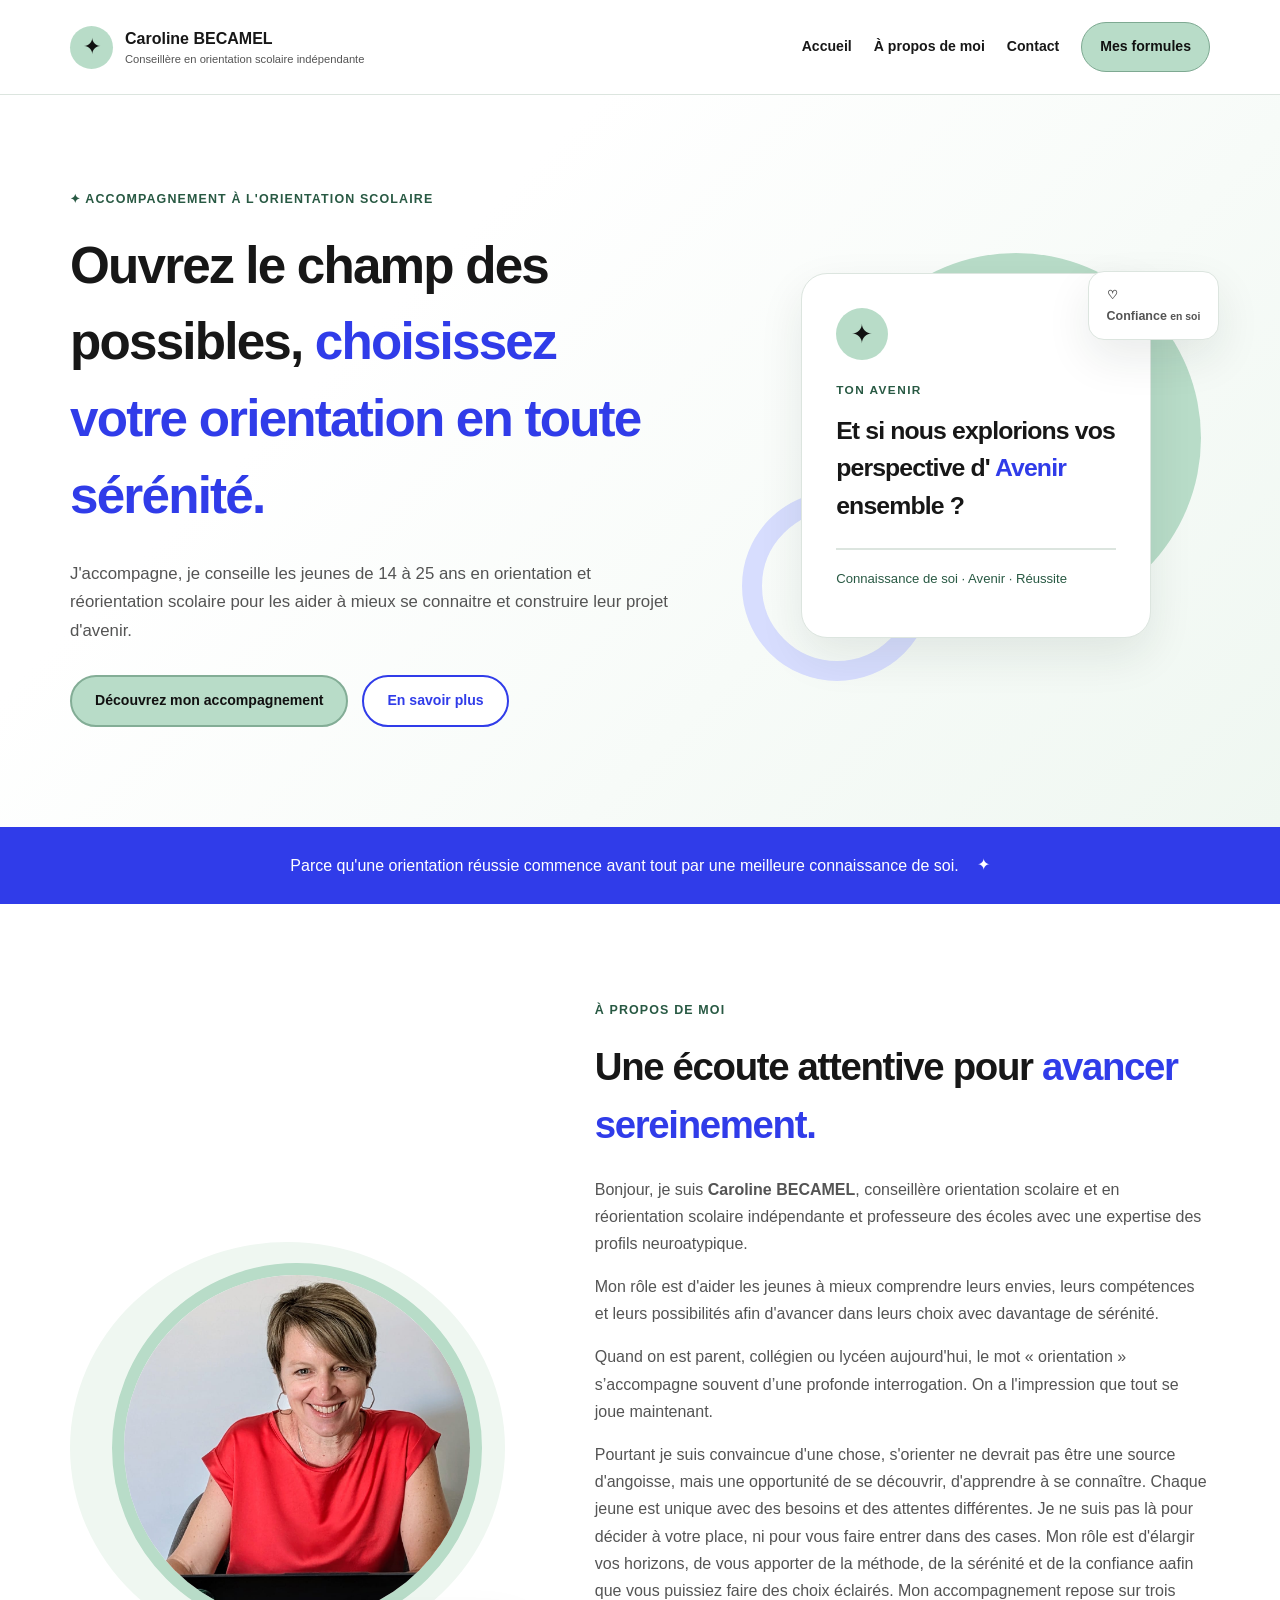
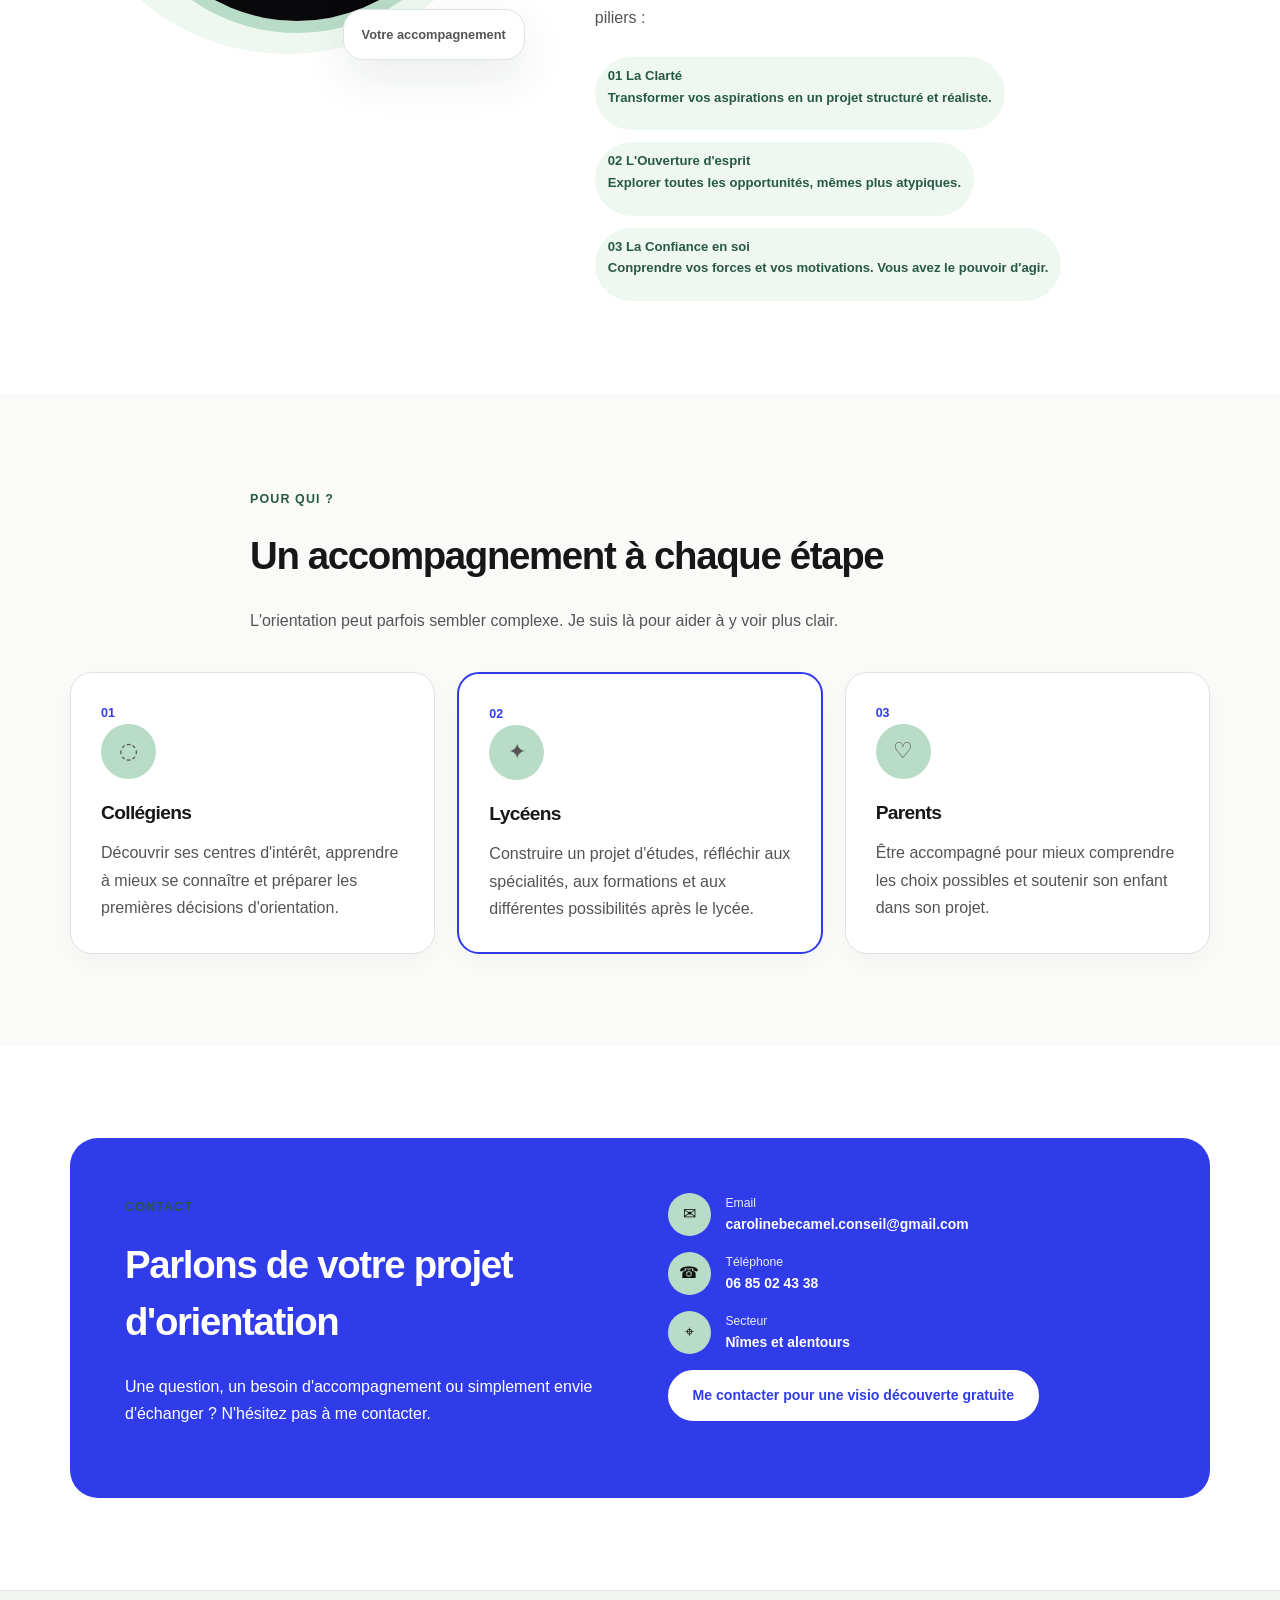
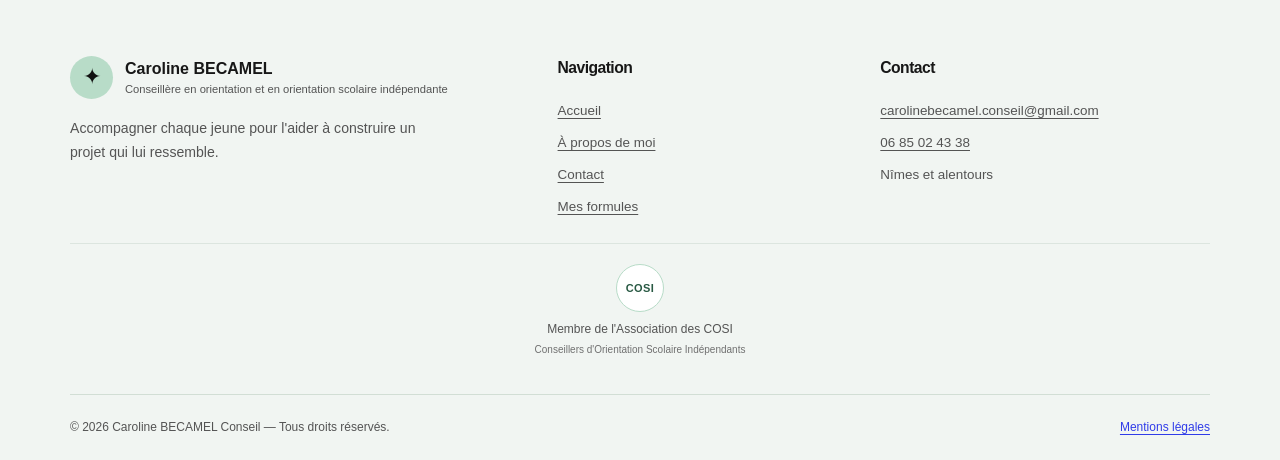
==== commit 9c5428fd: "Ajustement index" ====
--- a/index.html
+++ b/index.html
@@ -122,14 +122,6 @@
                         </div>
                     </div>
 
-                    <div class="floating-card floating-card-bottom">
-                        <span>✦</span>
-                        <div>
-                            <strong>Projet</strong>
-                            <small>personnalisé</small>
-                        </div>
-                    </div>
-
                 </div>
 
             </div>
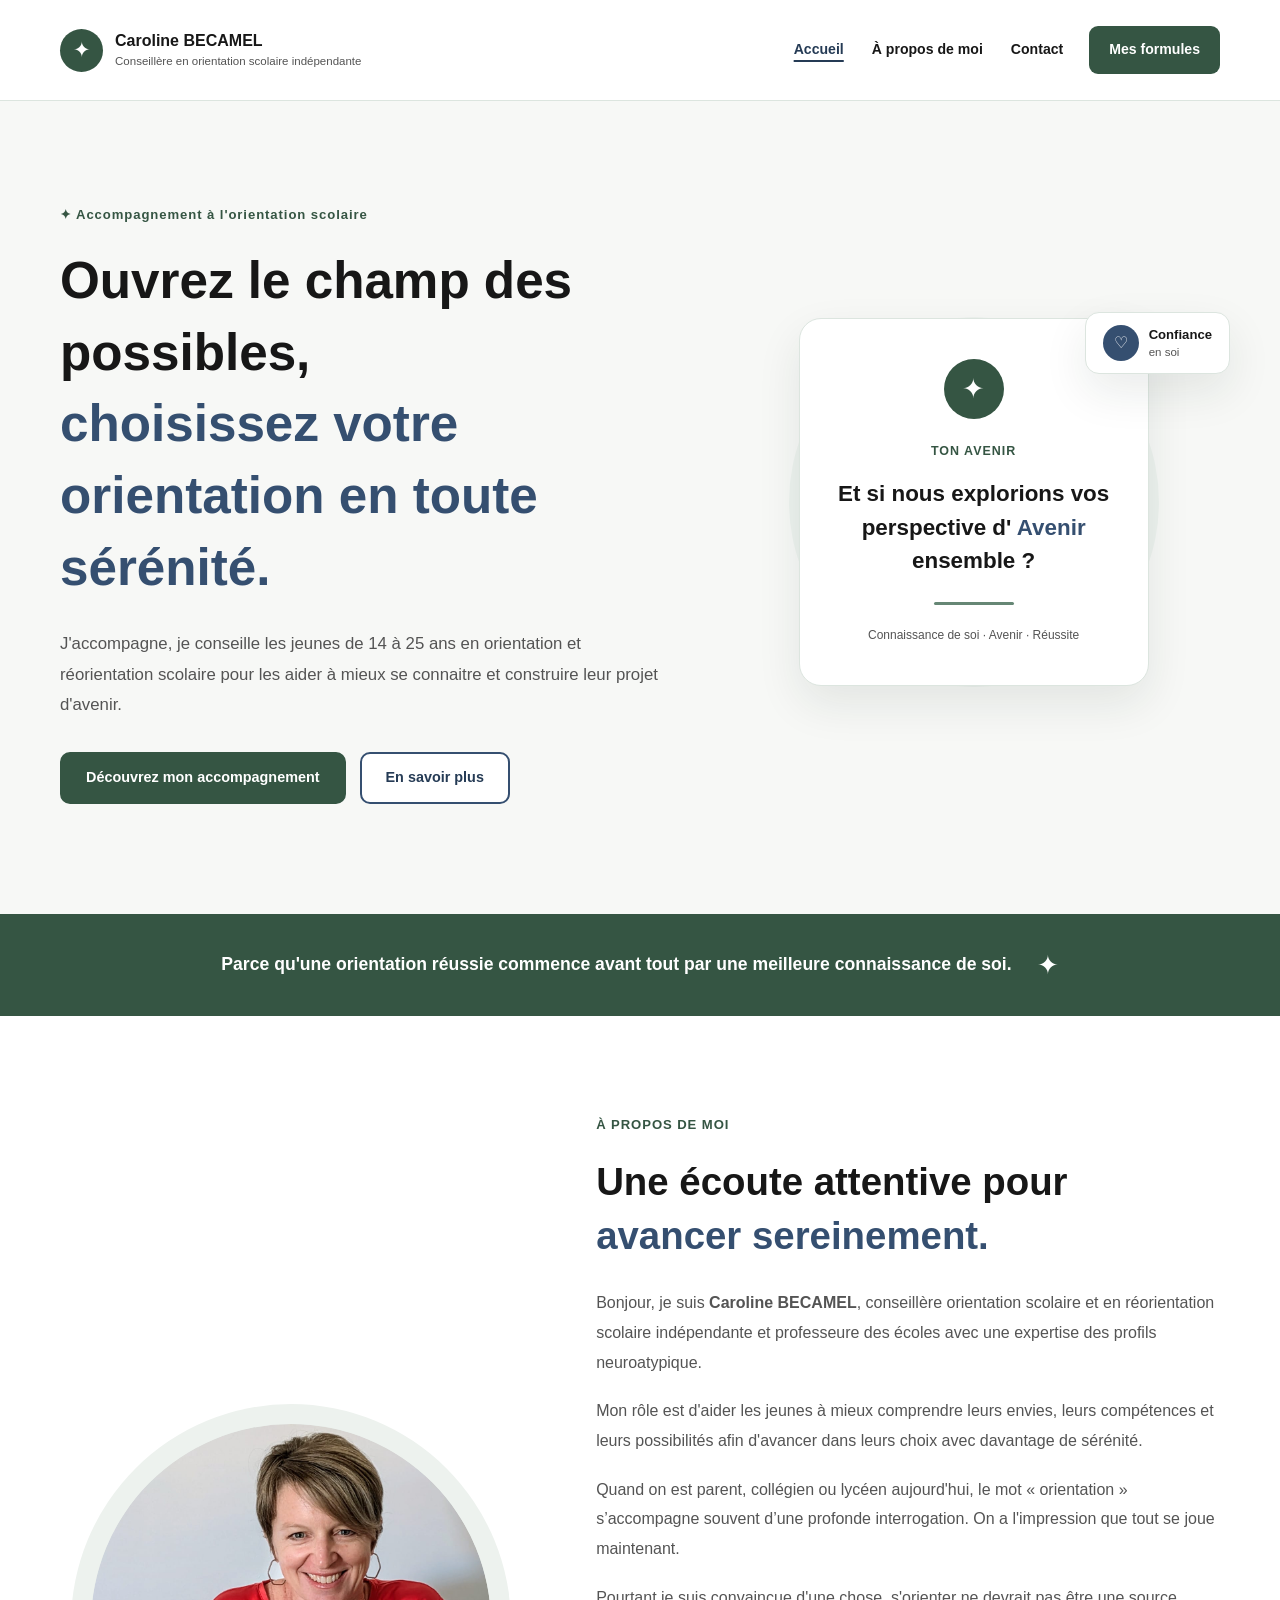
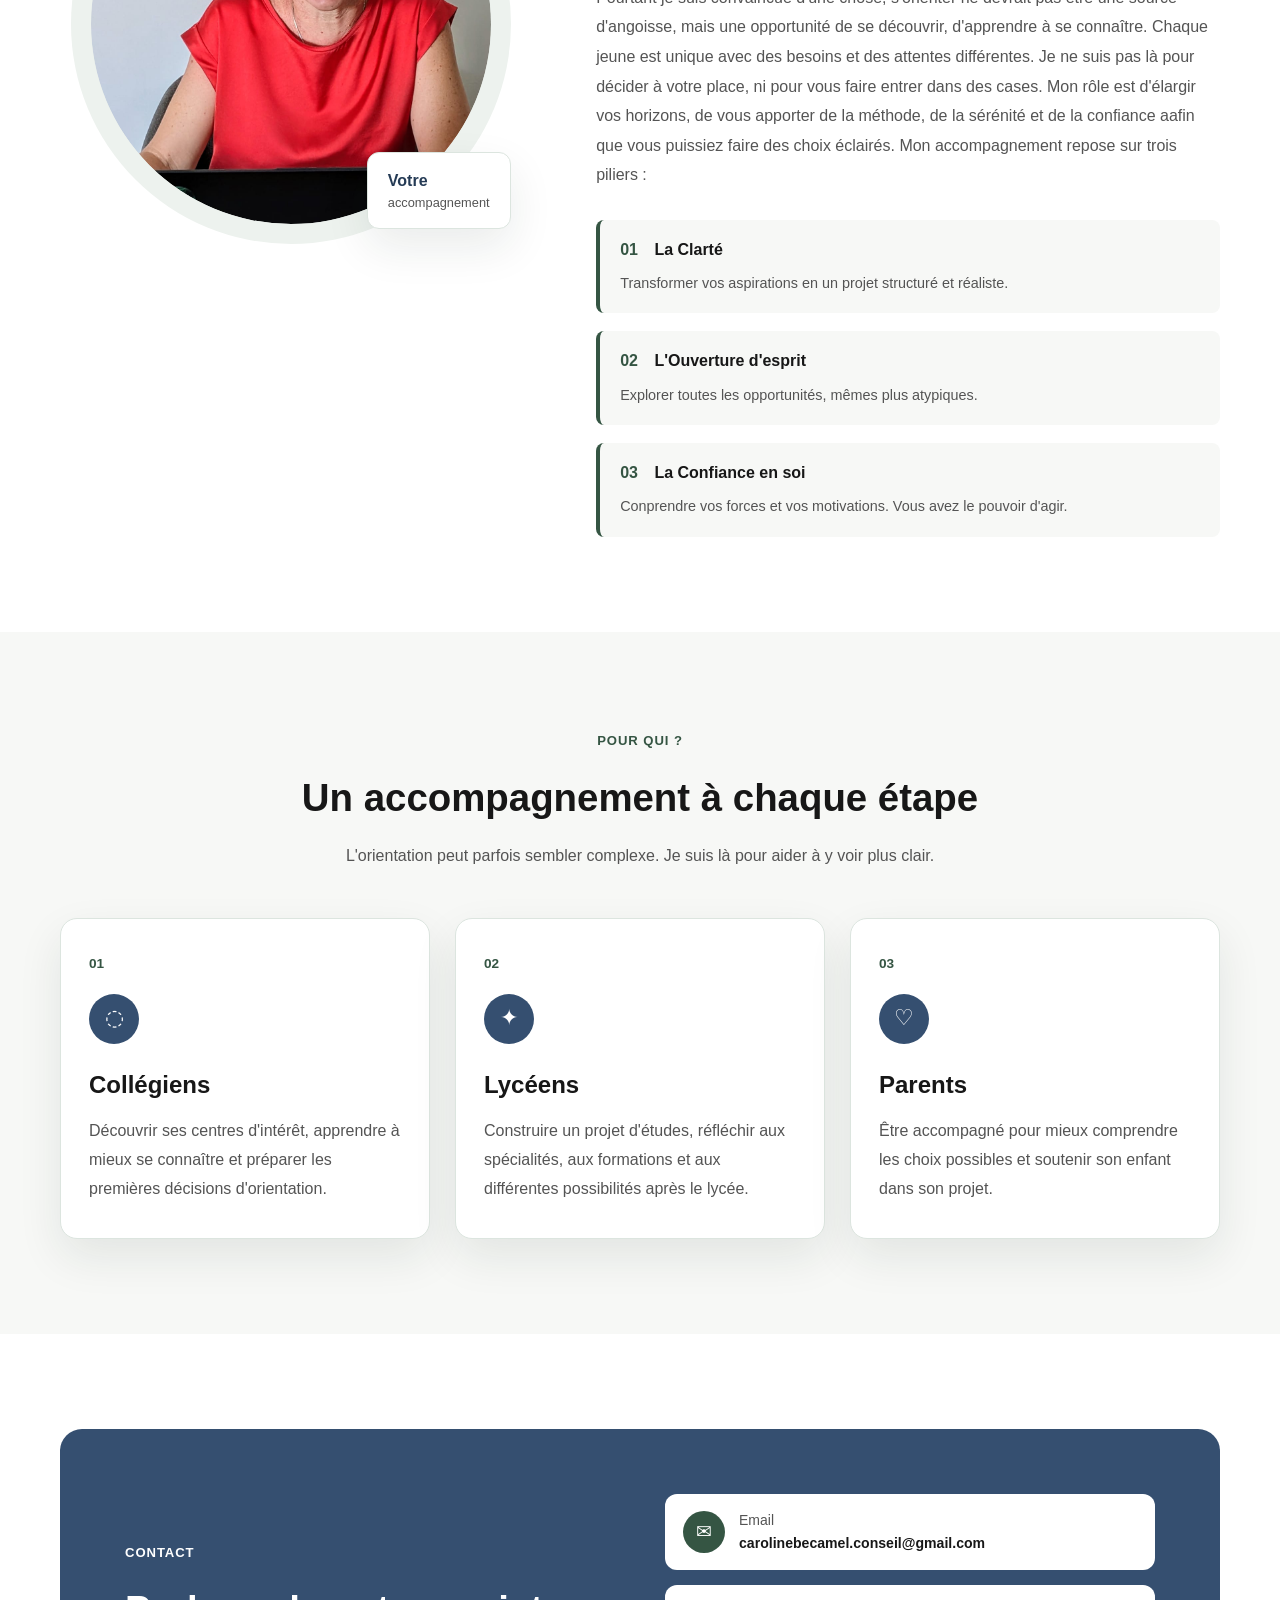
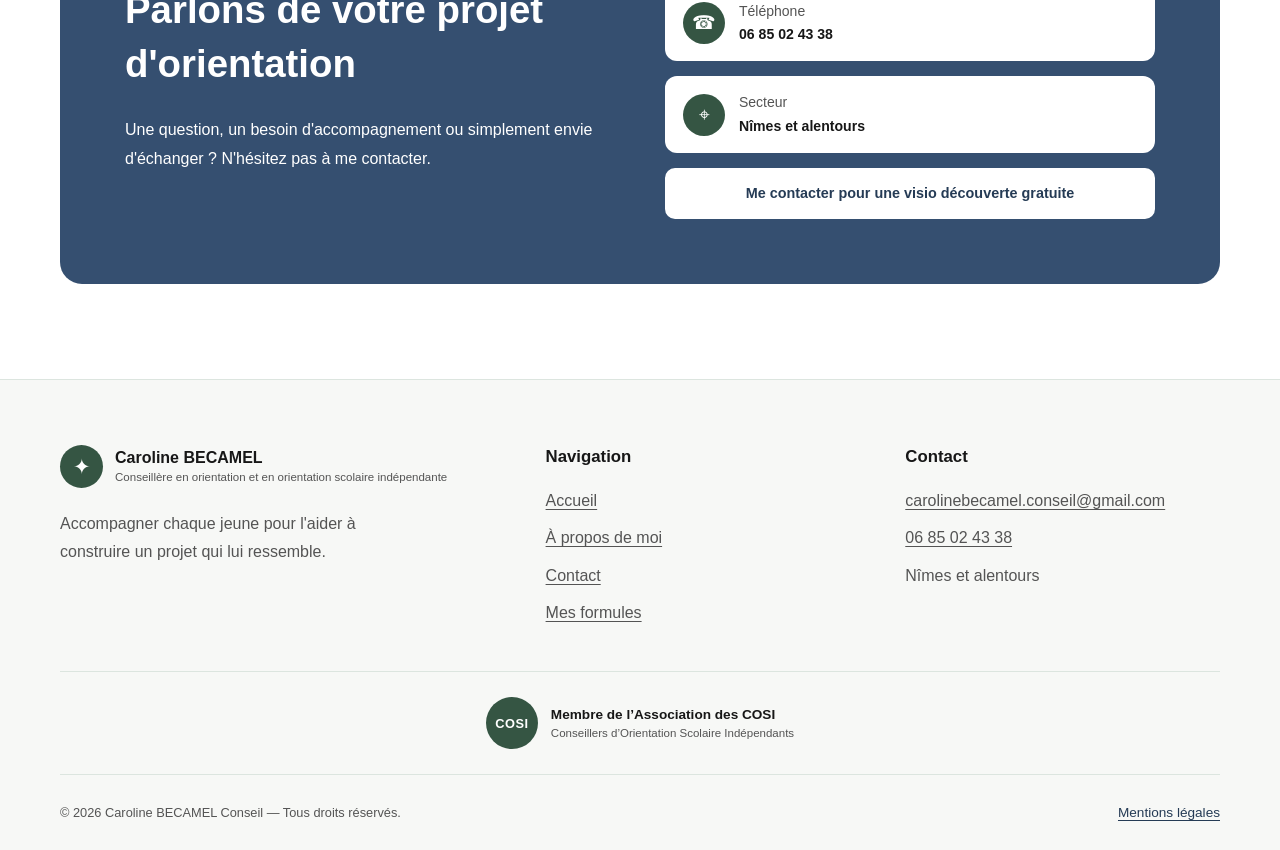
==== commit b5ea1862: "MAJ Général" ====
--- a/index.html
+++ b/index.html
@@ -1,44 +1,57 @@
 
 <!DOCTYPE html>
 <html lang="fr">
-
 <head>
     <meta charset="UTF-8">
     <meta name="viewport" content="width=device-width, initial-scale=1.0">
 
     <meta name="description" content="Accompagnement personnalisé à l'orientation scolaire pour collégiens et lycéens.">
-    <meta name="author" content="Nom Prénom">
-
-    <title>Conseillère en orientation</title>
+    <meta name="author" content="Caroline BECAMEL">
+
+    <title>Caroline BECAMEL | Conseillère en orientation scolaire</title>
 
     <link rel="stylesheet" href="style.css">
 </head>
 
 <body>
 
-    <!-- =====================================================
-         HEADER
-    ====================================================== -->
+    <a class="skip-link" href="#contenu-principal">
+        Aller au contenu principal
+    </a>
+
+    <!-- HEADER -->
 
     <header class="header">
 
         <div class="container navigation">
 
-            <!-- NOM / LOGO -->
             <a href="index.html" class="logo">
-                <span class="logo-symbol">✦</span>
+                <span class="logo-symbol" aria-hidden="true">✦</span>
+
                 <span>
                     <strong>Caroline BECAMEL</strong>
                     <small>Conseillère en orientation scolaire indépendante</small>
                 </span>
             </a>
 
-            <!-- MENU -->
-            <nav class="nav-menu">
-                <a href="#accueil">Accueil</a>
-                <a href="#apropos">À propos de moi</a>
-                <a href="#contact">Contact</a>
-                <a href="formules.html" class="nav-button">Mes formules</a>
+            <nav class="nav-menu" aria-label="Navigation principale">
+
+                <a href="#accueil" aria-current="page">
+                    Accueil
+                </a>
+
+                <a href="#apropos">
+                    À propos de moi
+                </a>
+
+                <a href="#contact">
+                    Contact
+                </a>
+
+                <a href="formules.html" class="nav-button">
+                    Mes formules
+                </a>
+
             </nav>
 
         </div>
@@ -46,11 +59,11 @@
     </header>
 
 
-    <!-- =====================================================
-         HERO / ACCUEIL
-    ====================================================== -->
-
-    <main>
+    <!-- CONTENU PRINCIPAL -->
+
+    <main id="contenu-principal" tabindex="-1">
+
+        <!-- ACCUEIL -->
 
         <section id="accueil" class="hero">
 
@@ -74,6 +87,7 @@
                     </p>
 
                     <div class="hero-buttons">
+
                         <a href="formules.html" class="button button-primary">
                             Découvrez mon accompagnement
                         </a>
@@ -81,21 +95,24 @@
                         <a href="#apropos" class="button button-secondary">
                             En savoir plus
                         </a>
-                    </div>
-
-                </div>
-
-
-                <!-- Illustration décorative -->
+
+                    </div>
+
+                </div>
+
+
+                <!-- ILLUSTRATION -->
 
                 <div class="hero-visual">
 
-                    <div class="visual-circle circle-one"></div>
-                    <div class="visual-circle circle-two"></div>
+                    <div class="visual-circle circle-one" aria-hidden="true"></div>
+                    <div class="visual-circle circle-two" aria-hidden="true"></div>
 
                     <div class="orientation-card">
 
-                        <div class="card-icon">✦</div>
+                        <div class="card-icon" aria-hidden="true">
+                            ✦
+                        </div>
 
                         <p class="card-small">
                             TON AVENIR
@@ -106,7 +123,7 @@
                             <em>Avenir</em> ensemble ?
                         </h3>
 
-                        <div class="card-line"></div>
+                        <div class="card-line" aria-hidden="true"></div>
 
                         <p class="card-bottom">
                             Connaissance de soi · Avenir · Réussite
@@ -115,11 +132,14 @@
                     </div>
 
                     <div class="floating-card floating-card-top">
-                        <span>♡</span>
+
+                        <span aria-hidden="true">♡</span>
+
                         <div>
                             <strong>Confiance</strong>
                             <small>en soi</small>
                         </div>
+
                     </div>
 
                 </div>
@@ -129,9 +149,7 @@
         </section>
 
 
-        <!-- =====================================================
-             BANDEAU
-        ====================================================== -->
+        <!-- BANDEAU -->
 
         <section class="intro-band">
 
@@ -142,16 +160,14 @@
                     par une meilleure connaissance de soi.
                 </p>
 
-                <span>✦</span>
+                <span aria-hidden="true">✦</span>
 
             </div>
 
         </section>
 
 
-        <!-- =====================================================
-             À PROPOS
-        ====================================================== -->
+        <!-- À PROPOS -->
 
         <section id="apropos" class="section about-section">
 
@@ -159,10 +175,15 @@
 
                 <div class="about-image">
 
-                    <div class="about-decoration"></div>
+                    <div class="about-decoration" aria-hidden="true"></div>
 
                     <div class="about-placeholder">
-                        <img src="Image/BCC.jpg" alt="Photo profil">
+
+                        <img
+                            src="Image/BCC.jpg"
+                            alt="Portrait de Caroline BECAMEL, conseillère en orientation scolaire indépendante"
+                        >
+
                     </div>
 
                     <div class="about-badge">
@@ -216,21 +237,39 @@
                     <div class="about-values">
 
                         <div>
+
                             <span>01</span>
+
                             <strong>La Clarté</strong>
-                            <p>Transformer vos aspirations en un projet structuré et réaliste.</p>
+
+                            <p>
+                                Transformer vos aspirations en un projet structuré et réaliste.
+                            </p>
+
                         </div>
 
                         <div>
+
                             <span>02</span>
+
                             <strong>L'Ouverture d'esprit</strong>
-                            <p>Explorer toutes les opportunités, mêmes plus atypiques.</p>
+
+                            <p>
+                                Explorer toutes les opportunités, mêmes plus atypiques.
+                            </p>
+
                         </div>
 
                         <div>
+
                             <span>03</span>
+
                             <strong>La Confiance en soi</strong>
-                            <p>Conprendre vos forces et vos motivations. Vous avez le pouvoir d'agir.</p>
+
+                            <p>
+                                Conprendre vos forces et vos motivations. Vous avez le pouvoir d'agir.
+                            </p>
+
                         </div>
 
                     </div>
@@ -242,9 +281,7 @@
         </section>
 
 
-        <!-- =====================================================
-             POUR QUI ?
-        ====================================================== -->
+        <!-- POUR QUI ? -->
 
         <section class="section audience-section">
 
@@ -274,7 +311,7 @@
 
                         <div class="audience-number">01</div>
 
-                        <span class="audience-icon">◌</span>
+                        <span class="audience-icon" aria-hidden="true">◌</span>
 
                         <h3>Collégiens</h3>
 
@@ -287,11 +324,11 @@
                     </article>
 
 
-                    <article class="audience-card featured">
+                    <article class="audience-card">
 
                         <div class="audience-number">02</div>
 
-                        <span class="audience-icon">✦</span>
+                        <span class="audience-icon" aria-hidden="true">✦</span>
 
                         <h3>Lycéens</h3>
 
@@ -308,7 +345,7 @@
 
                         <div class="audience-number">03</div>
 
-                        <span class="audience-icon">♡</span>
+                        <span class="audience-icon" aria-hidden="true">♡</span>
 
                         <h3>Parents</h3>
 
@@ -326,9 +363,7 @@
         </section>
 
 
-        <!-- =====================================================
-             CONTACT
-        ====================================================== -->
+        <!-- CONTACT -->
 
         <section id="contact" class="section contact-section">
 
@@ -358,9 +393,12 @@
 
                     <div class="contact-details">
 
-                        <a href="mailto:carolinebecamel.conseil@gmail.com" class="contact-item">
-
-                            <span class="contact-icon">✉</span>
+                        <a
+                            href="mailto:carolinebecamel.conseil@gmail.com"
+                            class="contact-item"
+                        >
+
+                            <span class="contact-icon" aria-hidden="true">✉</span>
 
                             <div>
                                 <small>Email</small>
@@ -370,13 +408,16 @@
                         </a>
 
 
-                        <a href="tel:+33685024338" class="contact-item">
-
-                            <span class="contact-icon">☎</span>
+                        <a
+                            href="tel:+33685024338"
+                            class="contact-item"
+                        >
+
+                            <span class="contact-icon" aria-hidden="true">☎</span>
 
                             <div>
                                 <small>Téléphone</small>
-                                <strong>06 85 02 43 38 </strong>
+                                <strong>06 85 02 43 38</strong>
                             </div>
 
                         </a>
@@ -384,7 +425,7 @@
 
                         <div class="contact-item">
 
-                            <span class="contact-icon">⌖</span>
+                            <span class="contact-icon" aria-hidden="true">⌖</span>
 
                             <div>
                                 <small>Secteur</small>
@@ -393,10 +434,13 @@
 
                         </div>
 
-                        <a href="https://calendar.google.com/calendar/appointments/schedules/AcZssZ30In2QGvFFecJZGm1IWlLlluDCuy_6nK4p3gNEUIT5UaCzyDM_tT93EmMpV7qVhU190xleQUhc"
+
+                        <a
+                            href="https://calendar.google.com/calendar/appointments/schedules/AcZssZ30In2QGvFFecJZGm1IWlLlluDCuy_6nK4p3gNEUIT5UaCzyDM_tT93EmMpV7qVhU190xleQUhc"
                             target="_blank"
                             rel="noopener noreferrer"
-                            class="button button-light">
+                            class="button button-light"
+                        >
                             Me contacter pour une visio découverte gratuite
                         </a>
 
@@ -411,9 +455,7 @@
     </main>
 
 
-    <!-- =====================================================
-         FOOTER
-    ====================================================== -->
+    <!-- FOOTER -->
 
     <footer class="footer">
 
@@ -423,7 +465,7 @@
 
                 <a href="index.html" class="logo footer-logo">
 
-                    <span class="logo-symbol">✦</span>
+                    <span class="logo-symbol" aria-hidden="true">✦</span>
 
                     <span>
                         <strong>Caroline BECAMEL</strong>
@@ -460,7 +502,7 @@
                     carolinebecamel.conseil@gmail.com
                 </a>
 
-                <a href="tel:+336850024338">
+                <a href="tel:+33685024338">
                     06 85 02 43 38
                 </a>
 
@@ -473,32 +515,31 @@
         </div>
 
 
-        <!-- ASSOCIATION DES COSI -->
+        <!-- ASSOCIATION COSI -->
 
         <div class="container footer-cosi">
 
             <a
+                class="footer-cosi-link"
                 href="https://www.assocosi-orientation.com/"
                 target="_blank"
                 rel="noopener noreferrer"
-                class="footer-cosi-link"
             >
-
-                <!-- Médaillon provisoire.
-                     À remplacer par le logo officiel. -->
 
                 <span class="footer-cosi-mark" aria-hidden="true">
                     COSI
                 </span>
 
                 <span class="footer-cosi-text">
+
                     <strong>
-                        Membre de l'Association des COSI
+                        Membre de l’Association des COSI
                     </strong>
 
                     <small>
-                        Conseillers d'Orientation Scolaire Indépendants
+                        Conseillers d’Orientation Scolaire Indépendants
                     </small>
+
                 </span>
 
             </a>
@@ -513,7 +554,9 @@
             </span>
 
             <div>
-                <a href="mentions.html">Mentions légales</a>
+                <a href="mentions.html">
+                    Mentions légales
+                </a>
             </div>
 
         </div>
@@ -522,4 +565,3 @@
 
 </body>
 </html>
-
--- a/style.css
+++ b/style.css
@@ -1,23 +1,163 @@
 
-/* ==========================================
-   CAROLINE BECAMEL
-   STYLE COMPLET DU SITE
-   ========================================== */
+/* ============================================================
+   SITE INTERNET : CAROLINE BECAMEL
+   CONSEILLÈRE EN ORIENTATION SCOLAIRE
+
+   FICHIER : style.css
+
+   VERSION :
+   - Photo ronde
+   - Cadrage corrigé vers le haut
+   - Couleurs douces et contrastées
+   - Police Verdana
+   - Adaptation ordinateur / tablette / téléphone
+
+   ============================================================
+
+   GUIDE DES COULEURS
+   ------------------
+
+   BLEU ARDOISE
+   #354F70
+   Titres, accents et fonds.
+
+   BLEU FONCÉ
+   #253B55
+   Liens et boutons au survol.
+
+   BLEU TRÈS CLAIR
+   #EDF1F5
+   Fonds de certaines sections.
+
+   VERT EUCALYPTUS
+   #668775
+   Éléments décoratifs.
+
+   VERT FONCÉ
+   #355543
+   Boutons et symboles.
+
+   VERT TRÈS CLAIR
+   #EDF2EE
+   Cercle autour de la photo.
+
+   GRIS DU TEXTE
+   #545454
+   Paragraphes et descriptions.
+
+   NOIR DES TITRES
+   #171717
+   Titres et textes importants.
+
+   BLANC
+   #FFFFFF
+   Cartes et textes sur fond foncé.
+
+   BLANC CASSÉ
+   #F7F8F6
+   Fonds de sections.
+
+   BORDURES
+   #DCE5DF
+   Séparations et contours.
+
+   FOCUS CLAVIER
+   #A64B00
+   Contour des éléments sélectionnés.
+
+
+   ============================================================
+
+   GUIDE DE L'ÉCRITURE
+   -------------------
+
+   POLICE :
+   Verdana, Geneva, sans-serif
+
+   TEXTE COURANT :
+   16px
+
+   INTERLIGNE :
+   1.65 minimum.
+
+   PARAGRAPHES :
+   1.75 à 1.85.
+
+   TITRES :
+   En gras.
+
+   ALIGNEMENT :
+   À gauche, jamais justifié.
+
+
+   ============================================================
+
+   PHOTO DE CAROLINE
+   -----------------
+
+   Forme : cercle parfait.
+
+   Taille maximale : 440px.
+
+   Cercle extérieur : vert eucalyptus clair.
+
+   Zoom supplémentaire : aucun.
+
+   Position de l'image :
+   centrée horizontalement,
+   alignée sur le haut de la photo.
+
+   IMPORTANT :
+   object-position: center top;
+
+   Ce réglage évite de centrer automatiquement
+   la découpe sur le milieu de la photo.
+
+   ============================================================
+
+   AFFICHAGE DES FORMULES
+   ----------------------
+
+   Ordinateur : 3 colonnes.
+
+   Tablette : 2 colonnes.
+
+   Téléphone : 1 colonne.
+
+   Atelier collectif :
+   masqué avec l'attribut HTML hidden.
+
+   ============================================================ */
+
+
+/* ============================================================
+   1. VARIABLES
+   ============================================================ */
 
 :root {
-    --sage: #B8DCC8;
-    --sage-pale: #EFF7F1;
-    --sage-dark: #285943;
-    --blue: #303CE9;
+    --sage: #668775;
+    --sage-pale: #EDF2EE;
+    --sage-dark: #355543;
+
+    --blue: #354F70;
+    --blue-dark: #253B55;
+    --blue-pale: #EDF1F5;
+
     --text: #545454;
     --ink: #171717;
-    --paper: #FFFFFF;
-    --cream: #FAFBF8;
+
+    --white: #FFFFFF;
+    --cream: #F7F8F6;
     --line: #DCE5DF;
+
     --shadow: 0 18px 45px rgba(25, 40, 35, 0.09);
-}
-
-/* BASE */
+    --focus: #A64B00;
+}
+
+
+/* ============================================================
+   2. RÉGLAGES GÉNÉRAUX
+   ============================================================ */
 
 *,
 *::before,
@@ -32,18 +172,23 @@
 
 body {
     margin: 0;
-    background: var(--paper);
-    color: var(--text);
+
     font-family: Verdana, Geneva, sans-serif;
     font-size: 16px;
+    font-weight: 400;
     line-height: 1.65;
+
+    color: var(--text);
+    background: var(--white);
+
     text-align: left;
+    overflow-wrap: break-word;
 }
 
 img {
+    display: block;
     max-width: 100%;
     height: auto;
-    display: block;
 }
 
 a {
@@ -52,7 +197,7 @@
 }
 
 a:hover {
-    color: #1721A9;
+    color: var(--blue-dark);
 }
 
 button,
@@ -62,166 +207,312 @@
     font: inherit;
 }
 
+button {
+    cursor: pointer;
+}
+
+[hidden] {
+    display: none !important;
+}
+
+
+/* ============================================================
+   3. ACCESSIBILITÉ
+   ============================================================ */
+
 :focus-visible {
-    outline: 3px solid var(--blue);
+    outline: 3px solid var(--focus);
     outline-offset: 4px;
 }
+
+.skip-link {
+    position: fixed;
+    top: 12px;
+    left: 12px;
+    z-index: 9999;
+
+    padding: 12px 18px;
+
+    color: var(--white);
+    background: var(--blue-dark);
+
+    font-weight: 700;
+    text-decoration: none;
+
+    border: 2px solid var(--white);
+    border-radius: 8px;
+
+    transform: translateY(-160%);
+}
+
+.skip-link:focus {
+    transform: translateY(0);
+    color: var(--white);
+}
+
+main:focus {
+    outline: none;
+}
+
+
+/* ============================================================
+   4. TYPOGRAPHIE
+   ============================================================ */
 
 h1,
 h2,
 h3,
 h4,
+h5,
+h6 {
+    margin-top: 0;
+
+    font-family: Verdana, Geneva, sans-serif;
+    font-weight: 700;
+    line-height: 1.4;
+
+    color: var(--ink);
+    overflow-wrap: break-word;
+}
+
+h1 {
+    font-size: clamp(2rem, 4vw, 3.7rem);
+}
+
+h2 {
+    font-size: clamp(1.65rem, 3vw, 2.5rem);
+}
+
+h3 {
+    font-size: clamp(1.2rem, 2vw, 1.5rem);
+}
+
+h4 {
+    font-size: 1.05rem;
+}
+
 p {
     margin-top: 0;
-    text-align: left;
-}
-
-h1,
-h2,
-h3,
-h4 {
-    font-family: Verdana, Geneva, sans-serif;
-    color: var(--ink);
-    line-height: 1.5;
-    letter-spacing: -0.035em;
-}
-
-p {
-    line-height: 1.7;
-}
+    margin-bottom: 1.2rem;
+    line-height: 1.75;
+}
+
+em {
+    font-style: normal;
+    color: var(--blue);
+}
+
+small {
+    font-size: 0.875rem;
+}
+
+
+/* ============================================================
+   5. CONTENEURS ET SECTIONS
+   ============================================================ */
 
 .container {
-    width: min(1140px, calc(100% - 44px));
+    width: min(1160px, calc(100% - 40px));
     margin-inline: auto;
 }
 
 .section {
-    padding: 92px 0;
+    padding: 95px 0;
 }
 
 .section-label,
 .eyebrow {
     display: inline-block;
+
+    margin-bottom: 20px;
+
     color: var(--sage-dark);
-    font-size: 0.78rem;
-    letter-spacing: 0.09em;
+
+    font-size: 0.82rem;
     font-weight: 700;
-    text-transform: uppercase;
+    letter-spacing: 0.07em;
+    line-height: 1.6;
+}
+
+.centered {
+    text-align: center;
+}
+
+.section-heading {
+    max-width: 760px;
+    margin: 0 auto 48px;
+}
+
+.section-heading h2 {
     margin-bottom: 18px;
 }
 
-/* ==========================================
-   HEADER ET NAVIGATION
-   ========================================== */
+.section-heading p {
+    margin-bottom: 0;
+}
+
+
+/* ============================================================
+   6. HEADER ET NAVIGATION
+   ============================================================ */
 
 .header {
-    background: #FFFFFF;
+    position: relative;
+    z-index: 100;
+
+    background: var(--white);
     border-bottom: 1px solid var(--line);
-    position: sticky;
-    top: 0;
-    z-index: 50;
 }
 
 .navigation {
     display: flex;
     align-items: center;
     justify-content: space-between;
-    gap: 26px;
-    min-height: 94px;
+    gap: 30px;
+
+    min-height: 100px;
+    padding-block: 14px;
 }
 
 .logo {
     display: inline-flex;
     align-items: center;
     gap: 12px;
+
+    min-width: 0;
+
+    color: var(--ink);
     text-decoration: none;
-    color: var(--ink);
-    min-width: 0;
+}
+
+.logo:hover {
+    color: var(--blue);
 }
 
 .logo-symbol {
-    display: grid;
-    place-items: center;
-    flex: 0 0 43px;
+    display: flex;
+    align-items: center;
+    justify-content: center;
+
+    flex-shrink: 0;
+
     width: 43px;
     height: 43px;
+
+    color: var(--white);
+    background: var(--sage-dark);
+
+    font-size: 1.3rem;
     border-radius: 50%;
-    background: var(--sage);
-    color: #111111;
-    font-size: 1.4rem;
-}
-
-.logo strong,
+}
+
+.logo > span:last-child {
+    display: flex;
+    flex-direction: column;
+    min-width: 0;
+}
+
+.logo strong {
+    display: block;
+    color: inherit;
+    font-size: 1rem;
+    line-height: 1.4;
+}
+
 .logo small {
     display: block;
+    color: var(--text);
+    font-size: 0.72rem;
     line-height: 1.5;
 }
 
-.logo strong {
-    font-size: 1rem;
+.nav-menu {
+    display: flex;
+    align-items: center;
+    justify-content: flex-end;
+    flex-wrap: wrap;
+    gap: 10px 24px;
+}
+
+.nav-menu > a {
+    display: inline-flex;
+    align-items: center;
+    justify-content: center;
+
+    min-height: 44px;
+    padding: 8px 2px;
+
     color: var(--ink);
-}
-
-.logo small {
-    font-size: 0.7rem;
-    color: var(--text);
-}
-
-.nav-menu {
-    display: flex;
-    align-items: center;
-    justify-content: flex-end;
-    gap: 22px;
-    flex-wrap: wrap;
-}
-
-.nav-menu > a {
+
+    font-size: 0.88rem;
+    font-weight: 600;
+
     text-decoration: none;
-    font-size: 0.88rem;
+    border-radius: 6px;
+}
+
+.nav-menu > a:hover {
+    color: var(--blue);
+    text-decoration: underline;
+}
+
+.nav-menu > a[aria-current="page"]:not(.nav-button) {
+    color: var(--blue-dark);
+    text-decoration: underline;
+    text-decoration-thickness: 2px;
+    text-underline-offset: 6px;
+}
+
+.nav-menu > .nav-button {
+    padding: 12px 20px;
+
+    color: var(--white);
+    background: var(--sage-dark);
+
     font-weight: 700;
-    color: var(--ink);
-}
-
-.nav-menu > a:hover {
-    text-decoration: underline;
-    text-underline-offset: 5px;
-}
-
-.nav-menu > .nav-button {
-    background: var(--sage);
-    border: 1px solid #7EA992;
-    padding: 12px 18px;
-    border-radius: 999px;
-    color: #111111;
-    text-decoration: none;
+    text-align: center;
+
+    border-radius: 9px;
 }
 
 .nav-menu > .nav-button:hover,
 .nav-menu > .nav-button.active {
-    background: var(--blue);
-    border-color: var(--blue);
-    color: #FFFFFF;
-}
-
-/* ==========================================
-   BOUTONS
-   ========================================== */
+    color: var(--white);
+    background: var(--blue-dark);
+    text-decoration: none;
+}
+
+
+/* ============================================================
+   7. BOUTONS
+   ============================================================ */
 
 .button,
 .formula-button {
     display: inline-flex;
     align-items: center;
     justify-content: center;
+
     min-height: 48px;
-    padding: 13px 23px;
-    border-radius: 999px;
-    text-decoration: none;
+    max-width: 100%;
+
+    padding: 13px 24px;
+
+    font-size: 0.9rem;
     font-weight: 700;
-    font-size: 0.88rem;
     line-height: 1.5;
     text-align: center;
-    transition: background-color 0.2s, color 0.2s,
-                transform 0.2s;
+
+    text-decoration: none;
+
+    border: 2px solid transparent;
+    border-radius: 10px;
+
+    transition:
+        background-color 0.2s ease,
+        color 0.2s ease,
+        border-color 0.2s ease,
+        transform 0.2s ease;
 }
 
 .button:hover,
@@ -231,76 +522,82 @@
 
 .button-primary,
 .formula-button {
-    background: var(--sage);
-    border: 2px solid #83AD96;
-    color: #111111;
+    color: var(--white);
+    background: var(--sage-dark);
+    border-color: var(--sage-dark);
 }
 
 .button-primary:hover,
 .formula-button:hover {
-    background: var(--blue);
+    color: var(--white);
+    background: var(--blue-dark);
+    border-color: var(--blue-dark);
+}
+
+.button-secondary {
+    color: var(--blue-dark);
+    background: var(--white);
     border-color: var(--blue);
-    color: #FFFFFF;
-}
-
-.button-secondary {
-    background: #FFFFFF;
-    border: 2px solid var(--blue);
-    color: var(--blue);
 }
 
 .button-secondary:hover {
-    background: var(--blue);
-    color: #FFFFFF;
+    color: var(--white);
+    background: var(--blue-dark);
+    border-color: var(--blue-dark);
 }
 
 .button-light {
-    background: #FFFFFF;
-    border: 2px solid #FFFFFF;
-    color: var(--blue);
+    color: var(--blue-dark);
+    background: var(--white);
+    border-color: var(--white);
 }
 
 .button-light:hover {
-    background: var(--sage);
-    border-color: var(--sage);
-    color: #111111;
-}
-
-/* ==========================================
-   PAGE ACCUEIL — HERO
-   ========================================== */
+    color: var(--white);
+    background: var(--sage-dark);
+    border-color: var(--white);
+}
+
+
+/* ============================================================
+   8. PAGE D'ACCUEIL
+   ============================================================ */
 
 .hero {
-    padding: 90px 0 100px;
-    background: linear-gradient(
-        135deg,
-        #FFFFFF 30%,
-        var(--sage-pale) 100%
-    );
+    position: relative;
     overflow: hidden;
+
+    padding: 100px 0 110px;
+
+    background: var(--cream);
 }
 
 .hero-grid {
     display: grid;
-    grid-template-columns: 1.13fr 0.87fr;
+    grid-template-columns: minmax(0, 1.1fr) minmax(0, 0.9fr);
     align-items: center;
     gap: 65px;
 }
 
+.hero-text {
+    min-width: 0;
+}
+
 .hero h1 {
-    font-size: clamp(2.1rem, 4vw, 3.55rem);
-    margin-bottom: 25px;
-}
-
-.hero h1 span,
-.formules-hero h1 span {
+    margin-bottom: 26px;
+}
+
+.hero h1 span {
+    display: block;
     color: var(--blue);
 }
 
 .hero-description {
-    max-width: 610px;
+    max-width: 600px;
+    margin-bottom: 32px;
+
     font-size: 1.05rem;
-    margin-bottom: 30px;
+    line-height: 1.8;
 }
 
 .hero-buttons {
@@ -309,12 +606,20 @@
     gap: 14px;
 }
 
+
+/* ============================================================
+   9. ILLUSTRATION DE LA PAGE D'ACCUEIL
+   ============================================================ */
+
 .hero-visual {
     position: relative;
-    min-height: 450px;
+
     display: flex;
     align-items: center;
     justify-content: center;
+
+    min-height: 470px;
+    padding: 45px 20px;
 }
 
 .visual-circle {
@@ -326,506 +631,736 @@
 .circle-one {
     width: 370px;
     height: 370px;
-    background: var(--sage);
-    right: 2%;
-    top: 5%;
+
+    background: var(--sage-pale);
+
+    top: 50%;
+    left: 50%;
+
+    transform: translate(-50%, -50%);
 }
 
 .circle-two {
-    width: 190px;
-    height: 190px;
-    border: 20px solid #D7DDFE;
-    left: 0;
-    bottom: 0;
+    width: 270px;
+    height: 270px;
+
+    background: #DCE9E0;
+
+    top: 50%;
+    left: 50%;
+
+    transform: translate(-50%, -50%);
 }
 
 .orientation-card {
     position: relative;
-    z-index: 1;
-    width: min(350px, 90%);
-    background: #FFFFFF;
+    z-index: 2;
+
+    width: min(100%, 350px);
+    padding: 40px 30px;
+
+    background: var(--white);
     border: 1px solid var(--line);
-    border-radius: 26px;
-    padding: 34px;
+    border-radius: 22px;
+
     box-shadow: var(--shadow);
+    text-align: center;
 }
 
 .card-icon {
-    display: grid;
-    place-items: center;
+    display: flex;
+    align-items: center;
+    justify-content: center;
+
+    width: 60px;
+    height: 60px;
+
+    margin: 0 auto 22px;
+
+    color: var(--white);
+    background: var(--sage-dark);
+
+    border-radius: 50%;
+    font-size: 1.7rem;
+}
+
+.card-small {
+    margin-bottom: 14px;
+
+    color: var(--sage-dark);
+    font-size: 0.78rem;
+    font-weight: 700;
+    letter-spacing: 0.08em;
+}
+
+.orientation-card h3 {
+    margin-bottom: 24px;
+
+    font-size: 1.4rem;
+    line-height: 1.5;
+}
+
+.orientation-card h3 em {
+    color: var(--blue);
+}
+
+.card-line {
+    width: 80px;
+    height: 3px;
+
+    margin: 0 auto 20px;
+
     background: var(--sage);
-    color: #111111;
-    width: 52px;
-    height: 52px;
-    border-radius: 50%;
-    font-size: 1.6rem;
-    margin-bottom: 20px;
-}
-
-.card-small {
-    color: var(--sage-dark);
-    font-size: 0.74rem;
-    letter-spacing: 0.12em;
-    font-weight: 700;
-}
-
-.orientation-card h3 {
-    font-size: 1.55rem;
-    margin: 0 0 24px;
-}
-
-.orientation-card em {
-    font-style: normal;
-    color: var(--blue);
-}
-
-.card-line {
-    height: 2px;
-    background: var(--line);
-    margin: 18px 0;
+    border-radius: 5px;
 }
 
 .card-bottom {
-    font-size: 0.82rem;
-    color: var(--sage-dark);
+    margin-bottom: 0;
+
+    font-size: 0.75rem;
+    line-height: 1.7;
 }
 
 .floating-card {
     position: absolute;
-    z-index: 2;
-    padding: 13px 18px;
-    background: #FFFFFF;
+    z-index: 3;
+
+    display: flex;
+    align-items: center;
+    gap: 10px;
+
+    padding: 12px 17px;
+
+    background: var(--white);
     border: 1px solid var(--line);
-    border-radius: 16px;
+    border-radius: 14px;
+
     box-shadow: var(--shadow);
-    font-weight: 700;
-    font-size: 0.78rem;
+}
+
+.floating-card > span {
+    display: flex;
+    align-items: center;
+    justify-content: center;
+
+    width: 36px;
+    height: 36px;
+
+    color: var(--white);
+    background: var(--blue);
+
+    border-radius: 50%;
+}
+
+.floating-card strong,
+.floating-card small {
+    display: block;
+    line-height: 1.4;
+}
+
+.floating-card strong {
+    color: var(--ink);
+    font-size: 0.82rem;
+}
+
+.floating-card small {
+    color: var(--text);
+    font-size: 0.72rem;
 }
 
 .floating-card-top {
-    right: -2%;
-    top: 9%;
+    top: 45px;
+    right: -10px;
 }
 
 .floating-card-bottom {
-    left: 0;
-    bottom: 9%;
-}
-
-/* ==========================================
-   BANDEAU
-   ========================================== */
+    bottom: 40px;
+    left: -10px;
+}
+
+
+/* ============================================================
+   10. BANDEAU
+   ============================================================ */
 
 .intro-band {
-    background: var(--blue);
-    color: #FFFFFF;
-    padding: 25px 0;
+    padding: 30px 0;
+    background: var(--sage-dark);
 }
 
 .intro-band-content {
     display: flex;
     align-items: center;
     justify-content: center;
-    gap: 18px;
-    flex-wrap: wrap;
-}
-
-.intro-band p,
+    gap: 25px;
+}
+
+.intro-band p {
+    margin: 0;
+
+    color: var(--white);
+    font-size: 1.1rem;
+    font-weight: 600;
+    line-height: 1.7;
+    text-align: center;
+}
+
 .intro-band span {
-    color: #FFFFFF;
-    margin: 0;
-}
-
-/* ==========================================
-   À PROPOS
-   ========================================== */
-
-.about-section {
-    background: #FFFFFF;
-}
+    flex-shrink: 0;
+    color: var(--white);
+    font-size: 1.6rem;
+}
+
+
+/* ============================================================
+   11. À PROPOS : PHOTO RONDE DE CAROLINE
+   ============================================================ */
 
 .about-grid {
     display: grid;
-    grid-template-columns: 0.85fr 1.15fr;
-    align-items: center;
-    gap: 70px;
-}
+    grid-template-columns: minmax(0, 0.85fr) minmax(0, 1.15fr);
+    align-items: center;
+    gap: 75px;
+}
+
+/* Conteneur extérieur */
 
 .about-image {
     position: relative;
-    min-height: 460px;
+
     display: flex;
     align-items: center;
     justify-content: center;
-}
+
+    width: 100%;
+    max-width: 440px;
+    aspect-ratio: 1 / 1;
+
+    margin-inline: auto;
+    padding: 20px;
+}
+
+/* Cercle vert eucalyptus */
 
 .about-decoration {
     position: absolute;
-    inset: 24px 20px 24px 0;
+    inset: 0;
+
+    background: var(--sage-pale);
     border-radius: 50%;
-    background: var(--sage-pale);
-}
+}
+
+/* Masque rond */
 
 .about-placeholder {
     position: relative;
-    width: min(370px, 90%);
-    aspect-ratio: 1 / 1;
-    border-radius: 50%;
-    overflow: hidden;
-    border: 12px solid var(--sage);
-    display: grid;
-    place-items: center;
-    background: #E7EEE9;
-}
-
-.about-placeholder img {
+    z-index: 1;
+
     width: 100%;
     height: 100%;
+    aspect-ratio: 1 / 1;
+
+    overflow: hidden;
+
+    background: #E6ECE8;
+    border-radius: 50%;
+}
+
+/* ============================================================
+   PHOTO : NOUVEAU CADRAGE
+
+   CORRECTION :
+
+   - Aucun zoom supplémentaire.
+   - Aucun translate vertical.
+   - Image alignée sur le haut.
+   - Le cercle reste parfaitement rond.
+
+   Le haut de l'image originale est prioritaire
+   lors du recadrage automatique.
+
+   ============================================================ */
+
+.about-placeholder img {
+    display: block;
+
+    width: 100%;
+    height: 100%;
+
     object-fit: cover;
-}
+
+    /* On conserve le haut de la photo */
+    object-position: center top;
+
+    /* Aucun agrandissement supplémentaire */
+    transform: none;
+    translate: none;
+
+    border-radius: 50%;
+}
+
+/* Badge décoratif */
 
 .about-badge {
     position: absolute;
+    z-index: 2;
+
     right: 0;
-    bottom: 18px;
-    background: #FFFFFF;
+    bottom: 15px;
+
+    padding: 16px 20px;
+
+    background: var(--white);
     border: 1px solid var(--line);
-    border-radius: 20px;
-    padding: 14px 18px;
+    border-radius: 12px;
+
     box-shadow: var(--shadow);
+}
+
+.about-badge strong,
+.about-badge span {
+    display: block;
+    line-height: 1.5;
+}
+
+.about-badge strong {
+    color: var(--blue-dark);
+}
+
+.about-badge span {
     font-size: 0.8rem;
+}
+
+/* Texte de présentation */
+
+.about-content h2 {
+    margin-bottom: 26px;
+}
+
+.about-content > p {
+    line-height: 1.85;
+}
+
+.about-values {
+    display: grid;
+    gap: 18px;
+
+    margin-top: 30px;
+}
+
+.about-values > div {
+    position: relative;
+
+    padding: 17px 20px;
+
+    background: var(--cream);
+    border-left: 4px solid var(--sage-dark);
+    border-radius: 8px;
+}
+
+.about-values > div > span {
+    display: inline-block;
+    margin-right: 12px;
+
+    color: var(--sage-dark);
     font-weight: 700;
 }
 
-.about-content h2,
-.section-heading h2,
-.contact-text h2 {
-    font-size: clamp(1.8rem, 3vw, 2.7rem);
-    margin-bottom: 22px;
-}
-
-.about-content em,
-.section-heading em,
-.contact-text em,
-.formula-cta em {
-    font-style: normal;
-    color: var(--blue);
-}
-
-.about-values {
-    display: flex;
-    gap: 12px;
-    flex-wrap: wrap;
-    margin-top: 26px;
-}
-
-.about-values > * {
-    border-radius: 999px;
-    background: var(--sage-pale);
-    color: var(--sage-dark);
-    padding: 8px 13px;
-    font-weight: 700;
-    font-size: 0.82rem;
-}
-
-/* ==========================================
-   PUBLICS ACCOMPAGNÉS
-   ========================================== */
+.about-values strong {
+    color: var(--ink);
+}
+
+.about-values p {
+    margin: 8px 0 0;
+    font-size: 0.9rem;
+}
+
+
+/* ============================================================
+   12. SECTION POUR QUI ?
+   ============================================================ */
 
 .audience-section {
     background: var(--cream);
-}
-
-.section-heading {
-    max-width: 780px;
-    margin: 0 0 38px;
-}
-
-.section-heading.centered {
-    margin-inline: auto;
-    text-align: left;
 }
 
 .audience-grid {
     display: grid;
     grid-template-columns: repeat(3, minmax(0, 1fr));
-    gap: 22px;
+    gap: 25px;
 }
 
 .audience-card {
-    background: #FFFFFF;
+    position: relative;
+
+    min-width: 0;
+    padding: 34px 28px;
+
+    background: var(--white);
     border: 1px solid var(--line);
-    border-radius: 22px;
-    padding: 30px;
-    box-shadow: 0 8px 24px rgba(0, 0, 0, 0.03);
-}
-
-.audience-card.featured {
-    border: 2px solid var(--blue);
+    border-radius: 17px;
+
+    box-shadow: var(--shadow);
+}
+
+.audience-number {
+    margin-bottom: 18px;
+
+    color: var(--sage-dark);
+    font-size: 0.85rem;
+    font-weight: 700;
 }
 
 .audience-icon {
-    display: grid;
-    place-items: center;
-    background: var(--sage);
-    width: 55px;
-    height: 55px;
+    display: flex;
+    align-items: center;
+    justify-content: center;
+
+    width: 50px;
+    height: 50px;
+
+    margin-bottom: 24px;
+
+    color: var(--white);
+    background: var(--blue);
+
+    font-size: 1.4rem;
     border-radius: 50%;
-    font-size: 1.4rem;
-    margin-bottom: 20px;
-}
-
-.audience-number {
-    color: var(--blue);
-    font-size: 0.78rem;
-    font-weight: 700;
 }
 
 .audience-card h3 {
-    font-size: 1.2rem;
-    margin: 12px 0;
+    margin-bottom: 16px;
 }
 
 .audience-card p {
     margin-bottom: 0;
-}
-
-/* ==========================================
-   CONTACT
-   ========================================== */
-
-.contact-section {
-    background: #FFFFFF;
-}
+    line-height: 1.8;
+}
+
+
+/* ============================================================
+   13. CONTACT
+   ============================================================ */
 
 .contact-box {
     display: grid;
-    grid-template-columns: 1fr 1fr;
-    gap: 55px;
+    grid-template-columns: minmax(0, 1fr) minmax(0, 1fr);
+    align-items: center;
+    gap: 50px;
+
+    padding: 65px;
+
     background: var(--blue);
-    border-radius: 28px;
-    padding: 55px;
-    color: #FFFFFF;
+    border-radius: 22px;
+}
+
+.contact-text .section-label {
+    color: var(--white);
 }
 
 .contact-text h2,
-.contact-text h2 em,
+.contact-text h2 em {
+    color: var(--white);
+}
+
+.contact-text h2 {
+    margin-bottom: 24px;
+}
+
 .contact-text p {
-    color: #FFFFFF;
+    margin-bottom: 0;
+
+    color: var(--white);
+    line-height: 1.85;
 }
 
 .contact-details {
     display: flex;
     flex-direction: column;
-    align-items: flex-start;
-    gap: 16px;
+    gap: 15px;
+    min-width: 0;
 }
 
 .contact-item {
     display: flex;
-    gap: 15px;
-    align-items: center;
+    align-items: center;
+    gap: 14px;
+
+    min-width: 0;
+    padding: 15px 18px;
+
+    color: var(--ink);
+    background: var(--white);
+
     text-decoration: none;
-    color: #FFFFFF;
-    max-width: 100%;
-    overflow-wrap: anywhere;
-}
-
-.contact-item:hover {
-    color: #FFFFFF;
-    text-decoration: underline;
+    border-radius: 12px;
+}
+
+a.contact-item:hover {
+    color: var(--ink);
+    background: var(--sage-pale);
 }
 
 .contact-icon {
-    display: grid;
-    place-items: center;
-    width: 43px;
-    height: 43px;
-    flex: 0 0 43px;
+    display: flex;
+    align-items: center;
+    justify-content: center;
+
+    flex-shrink: 0;
+
+    width: 42px;
+    height: 42px;
+
+    color: var(--white);
+    background: var(--sage-dark);
+
     border-radius: 50%;
-    background: var(--sage);
-    color: #111111;
+    font-size: 1.2rem;
+}
+
+.contact-item > div {
+    min-width: 0;
 }
 
 .contact-item small,
 .contact-item strong {
     display: block;
-    color: #FFFFFF;
+    overflow-wrap: anywhere;
 }
 
 .contact-item small {
-    font-size: 0.76rem;
-    opacity: 0.9;
+    color: var(--text);
 }
 
 .contact-item strong {
-    font-size: 0.87rem;
-}
-
-/* ==========================================
-   FOOTER
-   ========================================== */
+    color: var(--ink);
+    font-size: 0.88rem;
+}
+
+.contact-details .button-light {
+    align-self: flex-start;
+    width: 100%;
+}
+
+
+/* ============================================================
+   14. FOOTER
+   ============================================================ */
 
 .footer {
-    background: #F1F5F2;
+    padding-top: 65px;
+
+    background: var(--cream);
     border-top: 1px solid var(--line);
-    padding-top: 65px;
 }
 
 .footer-grid {
     display: grid;
-    grid-template-columns: 1.6fr 1fr 1.2fr;
-    gap: 48px;
+    grid-template-columns: 1.4fr 1fr 1fr;
+    gap: 45px;
+
+    padding-bottom: 45px;
 }
 
 .footer-brand p {
-    margin-top: 18px;
-    max-width: 350px;
-    font-size: 0.88rem;
+    max-width: 370px;
+    margin-top: 22px;
 }
 
 .footer-column {
     display: flex;
     flex-direction: column;
     align-items: flex-start;
-    gap: 10px;
-    min-width: 0;
+    gap: 11px;
 }
 
 .footer-column h4 {
-    font-size: 0.98rem;
-    margin-bottom: 10px;
-}
-
-.footer-column a,
+    margin-bottom: 8px;
+}
+
+.footer-column a {
+    color: var(--text);
+    text-decoration: underline;
+    text-underline-offset: 3px;
+}
+
+.footer-column a:hover {
+    color: var(--blue-dark);
+}
+
 .footer-column span {
-    font-size: 0.84rem;
     color: var(--text);
-    overflow-wrap: anywhere;
-}
+}
+
+
+/* ============================================================
+   15. ASSOCIATION COSI
+   ============================================================ */
+
+.footer-cosi {
+    display: flex;
+    justify-content: center;
+
+    padding: 25px 0;
+
+    border-top: 1px solid var(--line);
+}
+
+.footer-cosi-link {
+    display: inline-flex;
+    align-items: center;
+    gap: 13px;
+
+    max-width: 100%;
+
+    color: var(--text);
+    text-decoration: none;
+
+    border-radius: 10px;
+}
+
+.footer-cosi-link:hover {
+    color: var(--blue-dark);
+    text-decoration: underline;
+}
+
+.footer-cosi-mark {
+    display: flex;
+    align-items: center;
+    justify-content: center;
+
+    flex-shrink: 0;
+
+    width: 52px;
+    height: 52px;
+
+    color: var(--white);
+    background: var(--sage-dark);
+
+    font-size: 0.8rem;
+    font-weight: 700;
+    letter-spacing: 0.04em;
+
+    border-radius: 50%;
+}
+
+.footer-cosi-text strong,
+.footer-cosi-text small {
+    display: block;
+    line-height: 1.5;
+}
+
+.footer-cosi-text strong {
+    color: var(--ink);
+    font-size: 0.85rem;
+}
+
+.footer-cosi-text small {
+    color: var(--text);
+    font-size: 0.72rem;
+}
+
+
+/* ============================================================
+   16. BAS DE PAGE
+   ============================================================ */
 
 .footer-bottom {
-    border-top: 1px solid #D2DED5;
-    padding: 23px 0;
-    margin-top: 35px;
     display: flex;
     align-items: center;
     justify-content: space-between;
     flex-wrap: wrap;
     gap: 15px;
-    font-size: 0.75rem;
-}
-
-.footer-bottom div {
-    display: flex;
-    flex-wrap: wrap;
-    gap: 18px;
-}
-
-/* ASSOCIATION COSI */
-
-.footer-cosi {
-    margin-top: 35px;
-    padding-top: 26px;
-    border-top: 1px solid #D2DED5;
-}
-
-.footer-cosi-link {
-    display: inline-flex;
-    align-items: center;
-    gap: 15px;
-    text-decoration: none;
-}
-
-.footer-cosi-mark {
-    display: grid;
-    place-items: center;
-    flex: 0 0 74px;
-    width: 74px;
-    height: 74px;
-    border: 2px solid var(--sage-dark);
-    border-radius: 50%;
-    background: #FFFFFF;
-    color: var(--sage-dark);
-    font-size: 1rem;
-    font-weight: 700;
-    letter-spacing: 0.04em;
-}
-
-.footer-cosi-text {
-    display: flex;
-    flex-direction: column;
-    gap: 3px;
-}
-
-.footer-cosi-text strong {
-    font-size: 0.87rem;
-    color: var(--ink);
-}
-
-.footer-cosi-text small {
-    font-size: 0.73rem;
-    color: var(--text);
-}
-
-.footer-cosi-link:hover strong {
-    text-decoration: underline;
-}
-
-/* ==========================================
-   PAGE FORMULES
-   ========================================== */
+
+    padding: 24px 0;
+
+    border-top: 1px solid var(--line);
+}
+
+.footer-bottom span {
+    font-size: 0.8rem;
+}
+
+.footer-bottom a {
+    color: var(--blue-dark);
+    font-size: 0.85rem;
+}
+
+
+/* ============================================================
+   17. PAGE FORMULES : EN-TÊTE
+   ============================================================ */
 
 .formules-hero {
-    background: var(--sage-pale);
-    padding: 70px 0 65px;
+    padding: 65px 0 75px;
+
+    background: var(--cream);
+    text-align: center;
 }
 
 .back-link {
     display: inline-block;
-    margin-bottom: 30px;
+    margin-bottom: 35px;
+
+    color: var(--blue-dark);
+    font-size: 0.9rem;
     font-weight: 700;
-    font-size: 0.85rem;
+    text-decoration: underline;
+}
+
+.back-link:hover {
+    color: var(--sage-dark);
+}
+
+.formules-hero .section-label {
+    display: block;
 }
 
 .formules-hero h1 {
-    font-size: clamp(2rem, 4vw, 3.3rem);
-    max-width: 850px;
-    margin-bottom: 20px;
+    max-width: 900px;
+    margin: 0 auto 25px;
+}
+
+.formules-hero h1 span {
+    display: block;
+    color: var(--blue);
 }
 
 .formules-hero p {
     max-width: 720px;
-    margin-bottom: 0;
-}
+    margin: 0 auto;
+
+    line-height: 1.85;
+}
+
+
+/* ============================================================
+   18. PAGE FORMULES : CARTES
+   ============================================================ */
 
 .formules-section {
-    padding: 75px 0 90px;
+    padding: 85px 0;
 }
 
 .formules-grid {
     display: grid;
     grid-template-columns: repeat(3, minmax(0, 1fr));
+    align-items: stretch;
     gap: 24px;
-    align-items: stretch;
 }
 
 .formula-card {
     display: flex;
     flex-direction: column;
+
     min-width: 0;
-    background: #FFFFFF;
+    padding: 30px 25px;
+
+    background: var(--white);
     border: 2px solid var(--line);
-    border-radius: 24px;
-    padding: 28px;
-    box-shadow: 0 8px 25px rgba(0, 0, 0, 0.035);
-    margin: 0;
-    list-style: none;
-}
-
-.formula-card[hidden],
-.atelier-cache[hidden] {
-    display: none !important;
+    border-radius: 18px;
+
+    box-shadow: var(--shadow);
 }
 
 .formula-blue {
@@ -833,262 +1368,548 @@
 }
 
 .formula-green {
-    border-top: 6px solid #428A67;
+    border-top: 6px solid var(--sage-dark);
 }
 
 .formula-red {
-    border-top: 6px solid #B36C69;
+    border-top: 6px solid #A65A55;
 }
 
 .formula-yellow {
-    border-top: 6px solid #A77F3B;
+    border-top: 6px solid #A17B34;
 }
 
 .formula-card.popular {
-    box-shadow: 0 14px 40px rgba(48, 60, 233, 0.12);
+    background: var(--sage-pale);
 }
 
 .formula-top {
     display: flex;
+    align-items: center;
     justify-content: space-between;
-    align-items: center;
-    margin-bottom: 20px;
-}
-
-.formula-number,
+
+    margin-bottom: 25px;
+}
+
+.formula-number {
+    color: var(--sage-dark);
+    font-weight: 700;
+}
+
 .formula-icon {
-    display: grid;
-    place-items: center;
+    display: flex;
+    align-items: center;
+    justify-content: center;
+
     width: 45px;
     height: 45px;
+
+    color: var(--white);
+    background: var(--blue);
+
+    font-size: 1.3rem;
     border-radius: 50%;
-    background: var(--sage);
-    color: #111111;
-    font-weight: 700;
-}
-
-.formula-icon {
-    background: var(--sage-pale);
-    font-size: 1.4rem;
+}
+
+.formula-green .formula-icon {
+    background: var(--sage-dark);
+}
+
+.formula-red .formula-icon {
+    background: #87443F;
+}
+
+.formula-yellow .formula-icon {
+    background: #806020;
 }
 
 .formula-card h2 {
-    font-size: 1.32rem;
-    margin-bottom: 16px;
+    margin-bottom: 18px;
+
+    font-size: 1.3rem;
+    line-height: 1.45;
 }
 
 .formula-intro {
-    font-size: 0.9rem;
+    margin-bottom: 22px;
+    line-height: 1.8;
 }
 
 .formula-divider {
     height: 1px;
+    margin-bottom: 22px;
     background: var(--line);
-    margin: 20px 0;
-}
-
-.formula-card h4 {
-    font-size: 0.91rem;
-    margin-bottom: 12px;
+}
+
+.formula-card h3 {
+    margin-bottom: 15px;
+    font-size: 1rem;
 }
 
 .formula-list {
+    display: flex;
+    flex-direction: column;
+    gap: 14px;
+
+    margin: 0 0 30px;
+    padding: 0;
+
     list-style: none;
-    padding: 0;
-    margin: 0 0 25px;
 }
 
 .formula-list li {
     display: flex;
     align-items: flex-start;
     gap: 10px;
-    margin-bottom: 10px;
-    font-size: 0.86rem;
+
+    font-size: 0.9rem;
+    line-height: 1.7;
 }
 
 .formula-list li span {
-    flex: 0 0 auto;
+    flex-shrink: 0;
+
     color: var(--sage-dark);
     font-weight: 700;
 }
 
 .formula-price {
     margin-top: auto;
-    padding-top: 16px;
-    margin-bottom: 20px;
-}
-
-.formula-price small,
+    padding: 20px 0;
+    border-top: 1px solid var(--line);
+}
+
 .formula-price strong {
-    display: block;
-}
-
-.formula-price strong {
-    font-size: 1.35rem;
-    color: var(--ink);
+    color: var(--blue-dark);
+    font-size: 1.4rem;
 }
 
 .formula-button {
     width: 100%;
 }
 
+
+/* ============================================================
+   19. NOTE SOUS LES FORMULES
+   ============================================================ */
+
 .formula-note {
     display: flex;
-    gap: 16px;
     align-items: flex-start;
+    gap: 15px;
+
+    max-width: 900px;
+    margin: 45px auto 0;
+    padding: 22px 25px;
+
     background: var(--sage-pale);
-    border-radius: 18px;
-    padding: 24px;
-    margin-top: 30px;
+    border-left: 4px solid var(--sage-dark);
+    border-radius: 10px;
 }
 
 .formula-note > span {
+    flex-shrink: 0;
     color: var(--sage-dark);
-    font-size: 1.4rem;
+    font-size: 1.3rem;
 }
 
 .formula-note p {
     margin: 0;
-    font-size: 0.9rem;
-}
+    line-height: 1.8;
+}
+
+
+/* ============================================================
+   20. CONTACT FINAL DES FORMULES
+   ============================================================ */
 
 .formula-cta {
+    padding: 80px 0;
+
+    background: var(--blue-pale);
+    text-align: center;
+}
+
+.formula-cta .container {
+    max-width: 850px;
+}
+
+.formula-cta h2 {
+    margin-bottom: 20px;
+}
+
+.formula-cta h2 em {
+    color: var(--blue);
+}
+
+.formula-cta p {
+    max-width: 700px;
+    margin: 0 auto 30px;
+
+    line-height: 1.85;
+}
+
+
+/* ============================================================
+   21. MENTIONS LÉGALES
+   ============================================================ */
+
+.legal-page {
+    padding: 65px 0 95px;
+    background: var(--cream);
+}
+
+.legal-container {
+    max-width: 950px;
+}
+
+.legal-heading {
+    margin-bottom: 40px;
+}
+
+.legal-heading h1 {
+    margin-bottom: 0;
+}
+
+.legal-content {
+    padding: 45px;
+
+    background: var(--white);
+    border: 1px solid var(--line);
+    border-radius: 18px;
+
+    box-shadow: var(--shadow);
+}
+
+.legal-section {
+    padding: 28px 0;
+    border-bottom: 1px solid var(--line);
+}
+
+.legal-section:first-child {
+    padding-top: 0;
+}
+
+.legal-section:last-child {
+    padding-bottom: 0;
+    border-bottom: none;
+}
+
+.legal-section h2 {
+    margin-bottom: 20px;
+
+    color: var(--blue-dark);
+    font-size: 1.45rem;
+}
+
+.legal-section p {
+    line-height: 1.85;
+}
+
+.legal-section p:last-child {
+    margin-bottom: 0;
+}
+
+.legal-section a {
+    overflow-wrap: anywhere;
+    font-weight: 600;
+}
+
+.legal-additional,
+.legal-to-complete {
+    margin-top: 20px;
+    padding: 18px 20px;
+
     background: var(--sage-pale);
-    padding: 75px 0;
-}
-
-.formula-cta h2 {
-    font-size: clamp(1.8rem, 3vw, 2.7rem);
-}
-
-.formula-cta p {
-    max-width: 690px;
-    margin-bottom: 28px;
-}
-
-/* ==========================================
-   RESPONSIVE — TABLETTES
-   ========================================== */
+    border-left: 4px solid var(--sage-dark);
+    border-radius: 8px;
+}
+
+.legal-additional p:last-child {
+    margin-bottom: 0;
+}
+
+.legal-footer {
+    padding: 0;
+}
+
+.legal-footer-content {
+    display: flex;
+    align-items: center;
+    justify-content: space-between;
+    flex-wrap: wrap;
+    gap: 15px;
+
+    padding: 25px 0;
+}
+
+.legal-footer-content a {
+    font-weight: 700;
+}
+
+
+/* ============================================================
+   22. TABLETTES
+   ============================================================ */
 
 @media (max-width: 1000px) {
+
     .navigation {
-        align-items: flex-start;
-        padding-block: 16px;
         flex-direction: column;
+        justify-content: center;
+        gap: 18px;
     }
 
     .nav-menu {
-        justify-content: flex-start;
-    }
-
-    .hero-grid,
+        justify-content: center;
+    }
+
+    .hero-grid {
+        grid-template-columns: 1fr;
+        gap: 40px;
+    }
+
+    .hero-text {
+        text-align: center;
+    }
+
+    .hero-description {
+        margin-inline: auto;
+    }
+
+    .hero-buttons {
+        justify-content: center;
+    }
+
+    .hero-visual {
+        width: 100%;
+        max-width: 550px;
+        margin-inline: auto;
+    }
+
     .about-grid {
+        grid-template-columns: 1fr;
+        gap: 45px;
+    }
+
+    .about-image {
+        max-width: 440px;
+    }
+
+    .contact-box {
+        grid-template-columns: 1fr;
         gap: 35px;
+        padding: 45px;
     }
 
     .formules-grid {
         grid-template-columns: repeat(2, minmax(0, 1fr));
     }
 
-    .footer-grid {
-        gap: 25px;
-    }
-}
-
-/* ==========================================
-   RESPONSIVE — MOBILES
-   ========================================== */
+}
+
+
+/* ============================================================
+   23. MOBILES
+   ============================================================ */
 
 @media (max-width: 760px) {
+
     .container {
-        width: min(100% - 32px, 1140px);
+        width: min(100% - 30px, 1160px);
     }
 
     .section {
         padding: 65px 0;
     }
 
+    .navigation {
+        min-height: auto;
+        padding: 20px 0;
+    }
+
+    .nav-menu {
+        width: 100%;
+        gap: 8px 15px;
+    }
+
+    .nav-menu > a {
+        font-size: 0.82rem;
+    }
+
+    .nav-menu > .nav-button {
+        padding: 10px 15px;
+    }
+
     .hero {
-        padding: 60px 0;
-    }
-
-    .hero-grid,
-    .about-grid,
+        padding: 65px 0 70px;
+    }
+
+    .hero-description {
+        font-size: 1rem;
+    }
+
+    .hero-buttons {
+        flex-direction: column;
+        align-items: stretch;
+    }
+
+    .hero-buttons .button {
+        width: 100%;
+    }
+
+    .hero-visual {
+        min-height: 380px;
+        padding: 30px 10px;
+    }
+
+    .circle-one {
+        width: 300px;
+        height: 300px;
+    }
+
+    .circle-two {
+        width: 220px;
+        height: 220px;
+    }
+
+    .orientation-card {
+        max-width: 310px;
+        padding: 30px 22px;
+    }
+
+    .floating-card {
+        padding: 10px;
+    }
+
+    .floating-card-top {
+        top: 5px;
+        right: 0;
+    }
+
+    .floating-card-bottom {
+        bottom: 5px;
+        left: 0;
+    }
+
+    .intro-band-content {
+        gap: 15px;
+    }
+
+    .intro-band p {
+        font-size: 1rem;
+    }
+
+    .about-image {
+        max-width: 380px;
+        padding: 15px;
+    }
+
+    .about-badge {
+        right: 0;
+        bottom: 5px;
+        padding: 12px 15px;
+    }
+
+    .audience-grid {
+        grid-template-columns: 1fr;
+    }
+
     .contact-box {
-        grid-template-columns: 1fr;
-    }
-
-    .hero-visual {
-        min-height: 370px;
-    }
-
-    .circle-one {
-        width: 290px;
-        height: 290px;
-    }
-
-    .about-image {
-        min-height: 350px;
-    }
-
-    .about-placeholder {
-        width: 290px;
-    }
-
-    .audience-grid,
-    .formules-grid,
+        padding: 30px 22px;
+    }
+
     .footer-grid {
         grid-template-columns: 1fr;
-    }
-
-    .contact-box {
-        padding: 30px 24px;
-        gap: 24px;
-    }
-
-    .formules-hero {
-        padding: 45px 0;
-    }
-
-    .formules-section {
-        padding: 50px 0;
-    }
-
-    .footer {
-        padding-top: 45px;
+        gap: 30px;
     }
 
     .footer-bottom {
         align-items: flex-start;
         flex-direction: column;
     }
-}
+
+    .formules-hero {
+        padding: 45px 0 55px;
+    }
+
+    .formules-section {
+        padding: 55px 0;
+    }
+
+    .formules-grid {
+        grid-template-columns: 1fr;
+    }
+
+    .formula-card {
+        padding: 28px 22px;
+    }
+
+    .formula-cta {
+        padding: 60px 0;
+    }
+
+    .legal-page {
+        padding: 45px 0 65px;
+    }
+
+    .legal-content {
+        padding: 25px;
+    }
+
+    .legal-section h2 {
+        font-size: 1.25rem;
+    }
+
+}
+
+
+/* ============================================================
+   24. PETITS MOBILES
+   ============================================================ */
 
 @media (max-width: 440px) {
+
+    .container {
+        width: calc(100% - 24px);
+    }
+
+    .logo {
+        gap: 8px;
+    }
+
+    .logo-symbol {
+        width: 38px;
+        height: 38px;
+    }
+
+    .logo strong {
+        font-size: 0.88rem;
+    }
+
+    .logo small {
+        font-size: 0.65rem;
+    }
+
     .nav-menu {
-        gap: 12px;
+        gap: 5px 10px;
     }
 
     .nav-menu > a {
         font-size: 0.78rem;
     }
 
-    .hero-buttons {
-        flex-direction: column;
-        align-items: stretch;
-    }
-
-    .floating-card {
-        font-size: 0.68rem;
-        padding: 10px;
+    .hero-visual {
+        min-height: 350px;
     }
 
     .orientation-card {
-        padding: 23px;
-    }
-
-    .hero-visual {
-        min-height: 320px;
+        max-width: 270px;
+        padding: 25px 17px;
+    }
+
+    .orientation-card h3 {
+        font-size: 1.1rem;
     }
 
     .circle-one {
@@ -1096,19 +1917,125 @@
         height: 250px;
     }
 
-    .footer-cosi-mark {
-        width: 60px;
-        height: 60px;
-        flex-basis: 60px;
-        font-size: 0.85rem;
-    }
-}
-
-/* ==========================================
-   ACCESSIBILITÉ — ANIMATIONS
-   ========================================== */
+    .circle-two {
+        width: 190px;
+        height: 190px;
+    }
+
+    .floating-card {
+        gap: 6px;
+        padding: 8px;
+    }
+
+    .floating-card > span {
+        width: 30px;
+        height: 30px;
+    }
+
+    .floating-card strong {
+        font-size: 0.7rem;
+    }
+
+    .floating-card small {
+        font-size: 0.65rem;
+    }
+
+    .contact-item {
+        padding: 12px;
+    }
+
+    .contact-icon {
+        width: 36px;
+        height: 36px;
+    }
+
+    .footer-cosi-link {
+        align-items: flex-start;
+    }
+
+    .legal-content {
+        padding: 20px;
+    }
+
+    .about-image {
+        max-width: 320px;
+        padding: 12px;
+    }
+
+    .about-badge {
+        padding: 10px 12px;
+    }
+
+}
+
+
+/* ============================================================
+   25. TRÈS PETITS ÉCRANS
+   ============================================================ */
+
+@media (max-width: 350px) {
+
+    .navigation {
+        align-items: stretch;
+    }
+
+    .nav-menu {
+        flex-direction: column;
+        align-items: stretch;
+    }
+
+    .nav-menu > a {
+        width: 100%;
+        text-align: center;
+    }
+
+    .hero-visual {
+        min-height: 0;
+        padding: 20px 0;
+    }
+
+    .visual-circle,
+    .floating-card {
+        display: none;
+    }
+
+    .orientation-card {
+        width: 100%;
+        max-width: 100%;
+    }
+
+    .intro-band-content {
+        flex-direction: column;
+    }
+
+    .contact-box {
+        padding: 25px 15px;
+    }
+
+    .formula-card {
+        padding: 22px 15px;
+    }
+
+    .about-badge {
+        position: relative;
+        right: auto;
+        bottom: auto;
+
+        width: fit-content;
+        max-width: 100%;
+
+        margin: 15px auto 0;
+    }
+
+}
+
+
+/* ============================================================
+   26. RÉDUCTION DES ANIMATIONS
+   ============================================================ */
 
 @media (prefers-reduced-motion: reduce) {
+
     html {
         scroll-behavior: auto;
     }
@@ -1120,63 +2047,16 @@
         animation-iteration-count: 1 !important;
         transition-duration: 0.01ms !important;
     }
-}
-
-/* ==========================================
-   FOOTER COSI — CENTRÉ ET DISCRET
-   ========================================== */
-
-.footer-cosi {
-    display: flex;
-    justify-content: center;
-    margin-top: 25px;
-    padding-top: 20px;
-    border-top: 1px solid #DCE5DF;
-}
-
-.footer-cosi-link {
-    display: flex;
-    flex-direction: column;
-    align-items: center;
-    gap: 8px;
-    text-align: center;
-    text-decoration: none;
-}
-
-.footer-cosi-mark {
-    display: flex;
-    align-items: center;
-    justify-content: center;
-    width: 48px;
-    height: 48px;
-    flex: 0 0 48px;
-    border: 1px solid #B8DCC8;
-    border-radius: 50%;
-    background: #FFFFFF;
-    color: #285943;
-    font-size: 11px;
-    font-weight: 600;
-}
-
-.footer-cosi-text {
-    display: flex;
-    flex-direction: column;
-    align-items: center;
-    gap: 2px;
-    text-align: center;
-}
-
-.footer-cosi-text strong {
-    color: #545454;
-    font-size: 12px;
-    font-weight: 500;
-}
-
-.footer-cosi-text small {
-    color: #707070;
-    font-size: 10px;
-}
-
-.footer-cosi-link:hover strong {
-    text-decoration: underline;
-}
+
+    .button:hover,
+    .formula-button:hover {
+        transform: none;
+    }
+
+}
+
+
+/* ============================================================
+   FIN DU FICHIER STYLE.CSS
+   CAROLINE BECAMEL
+   ============================================================ */
